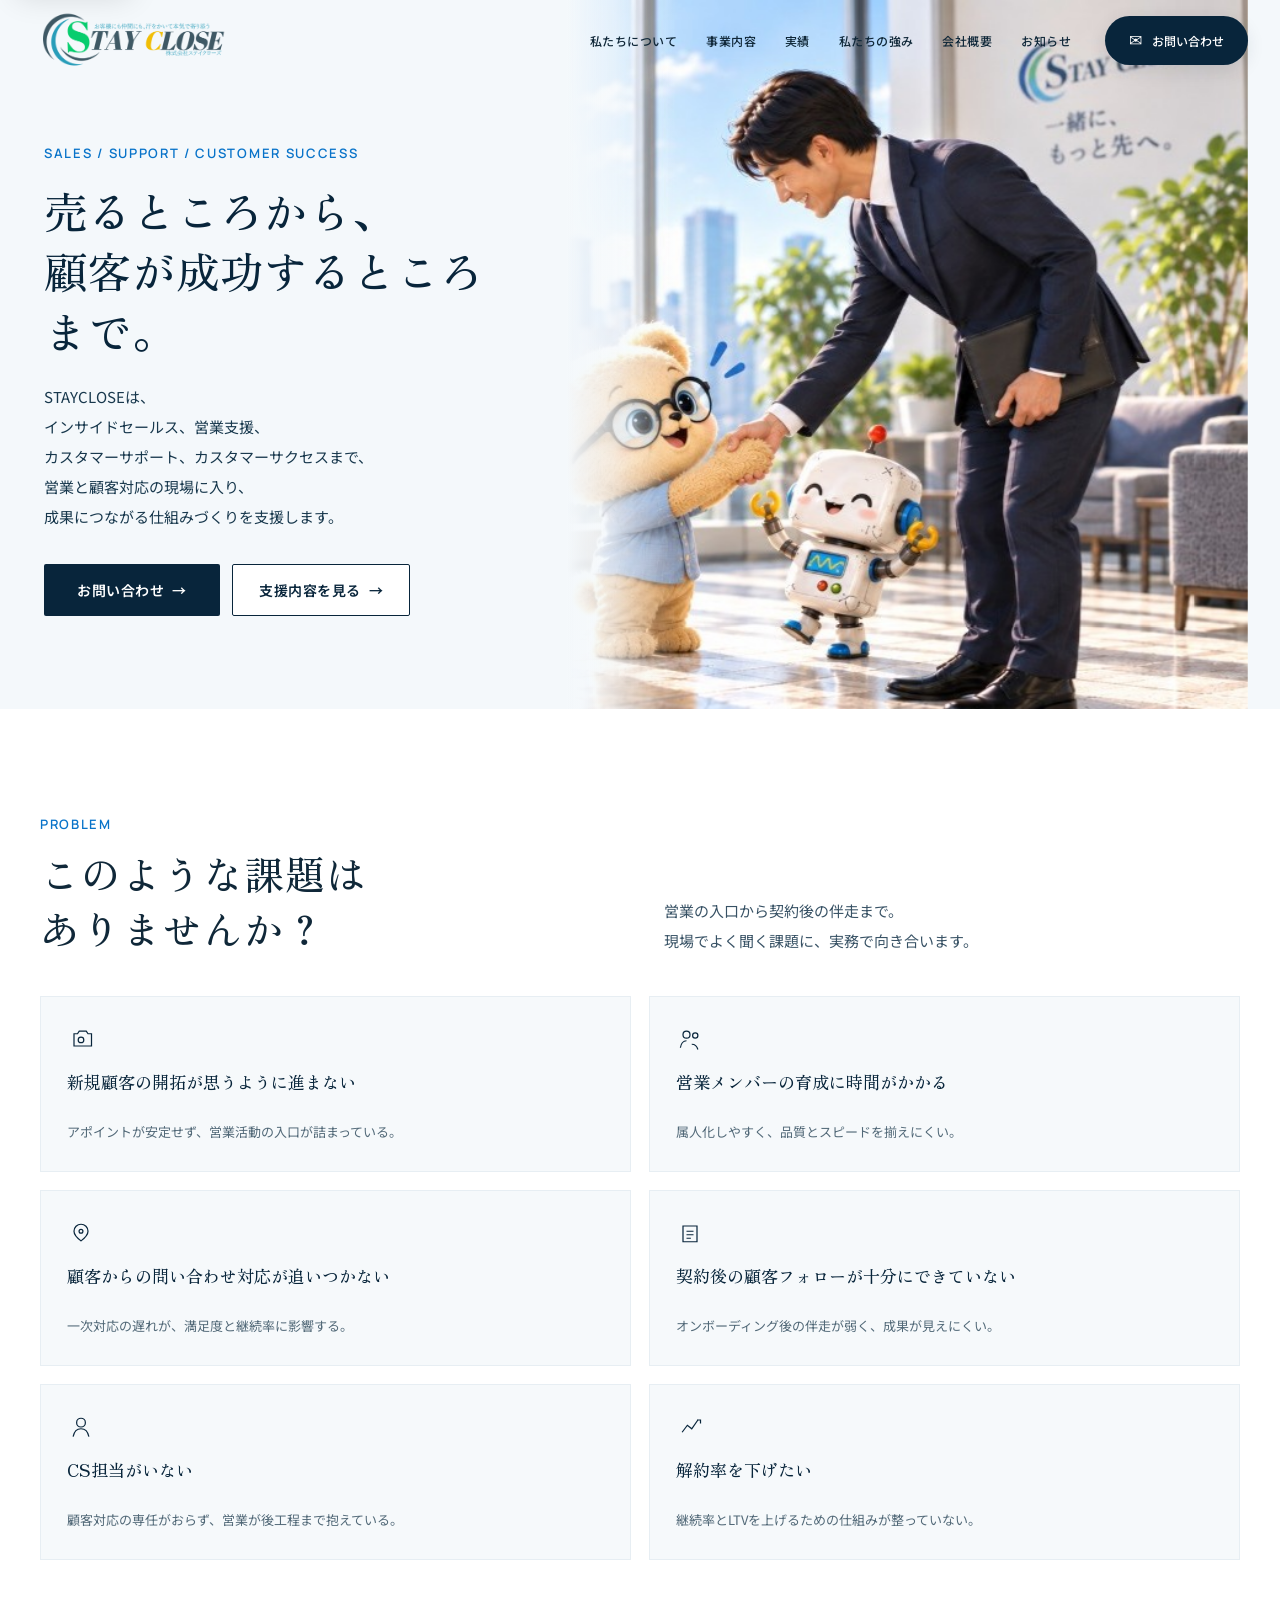
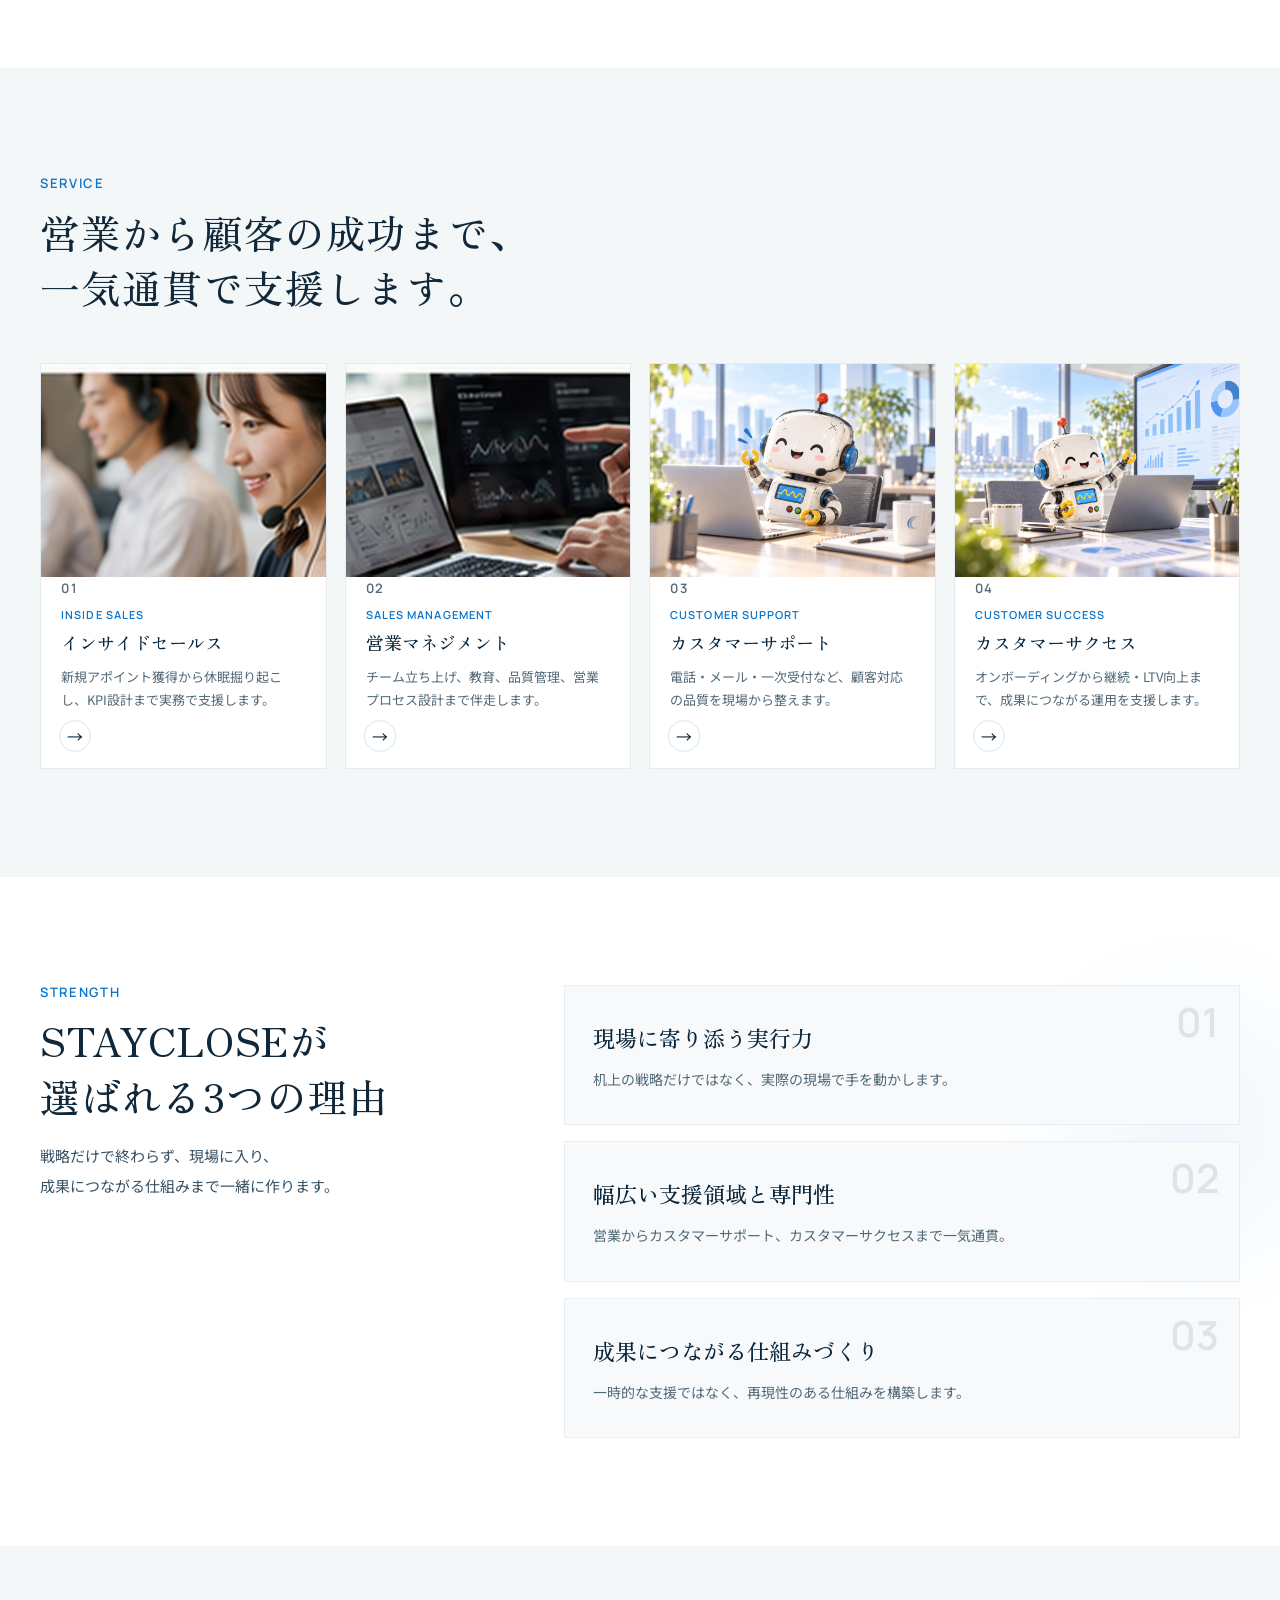
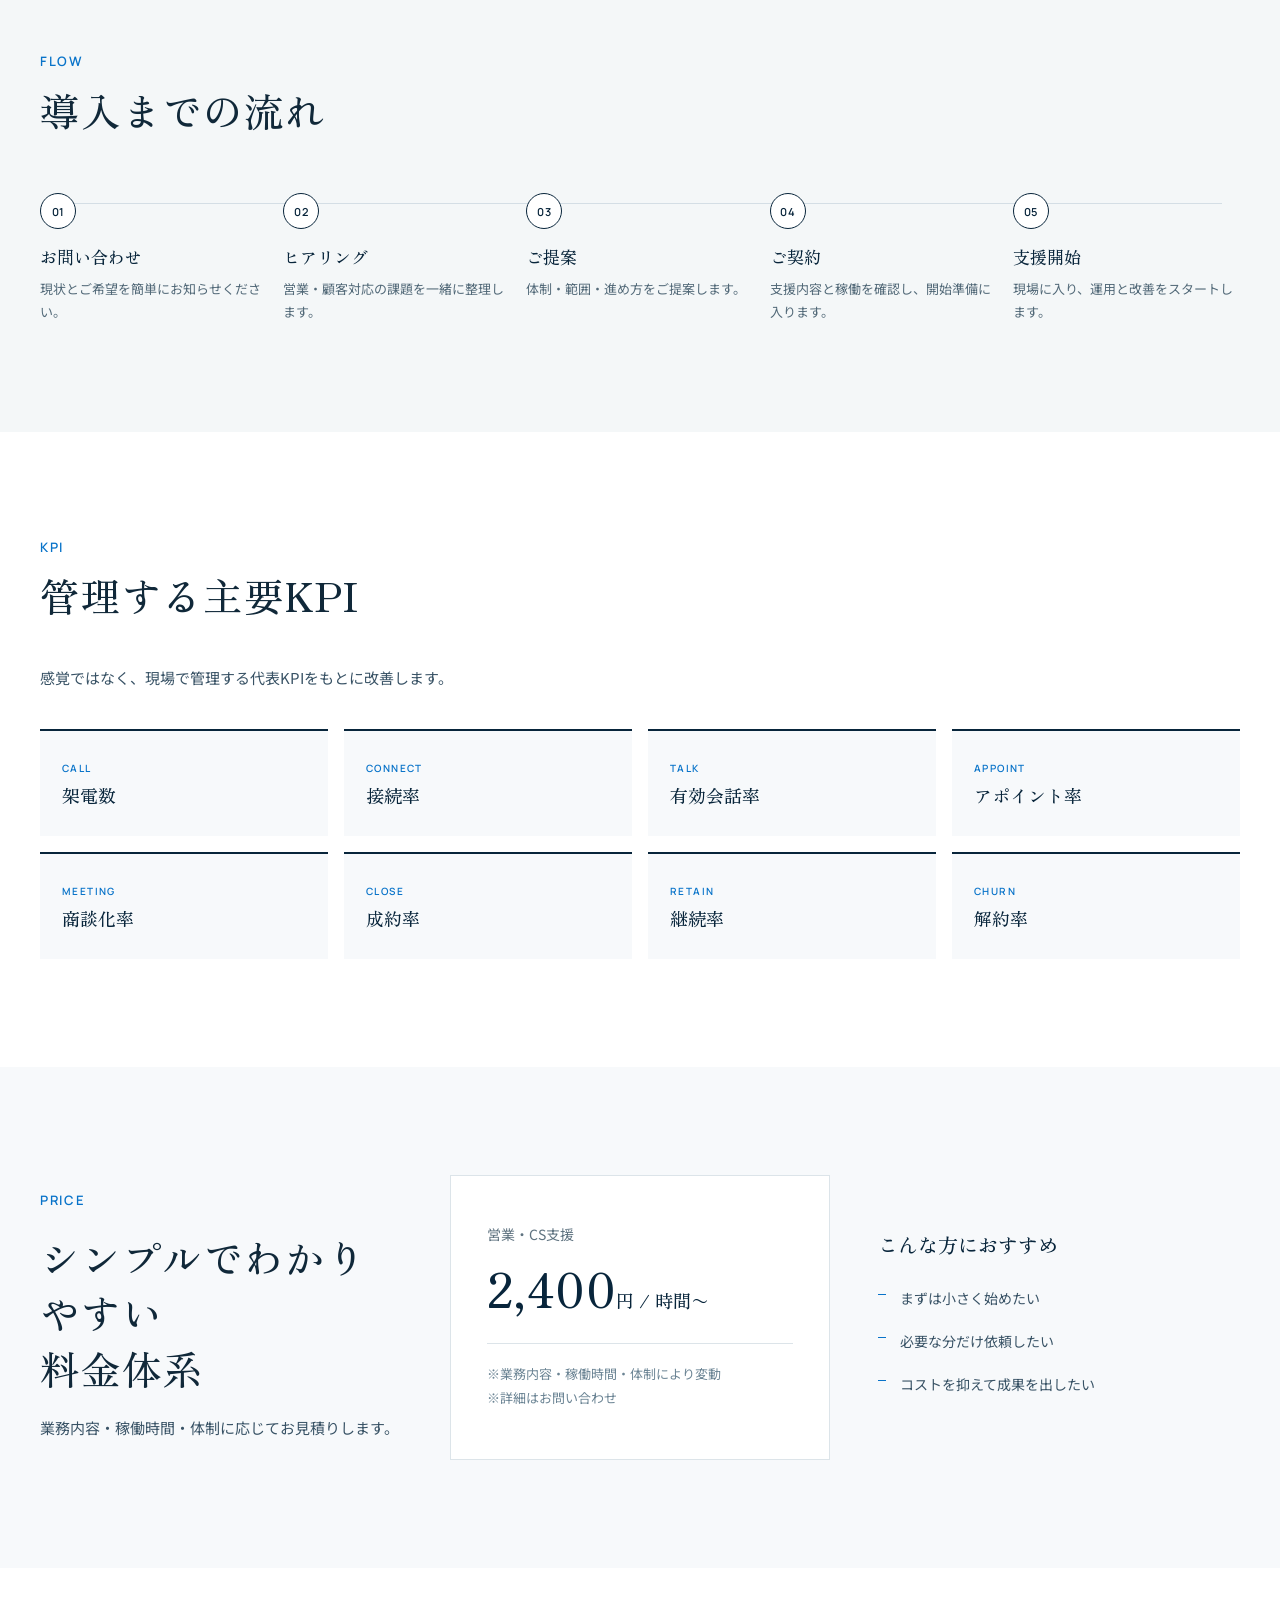
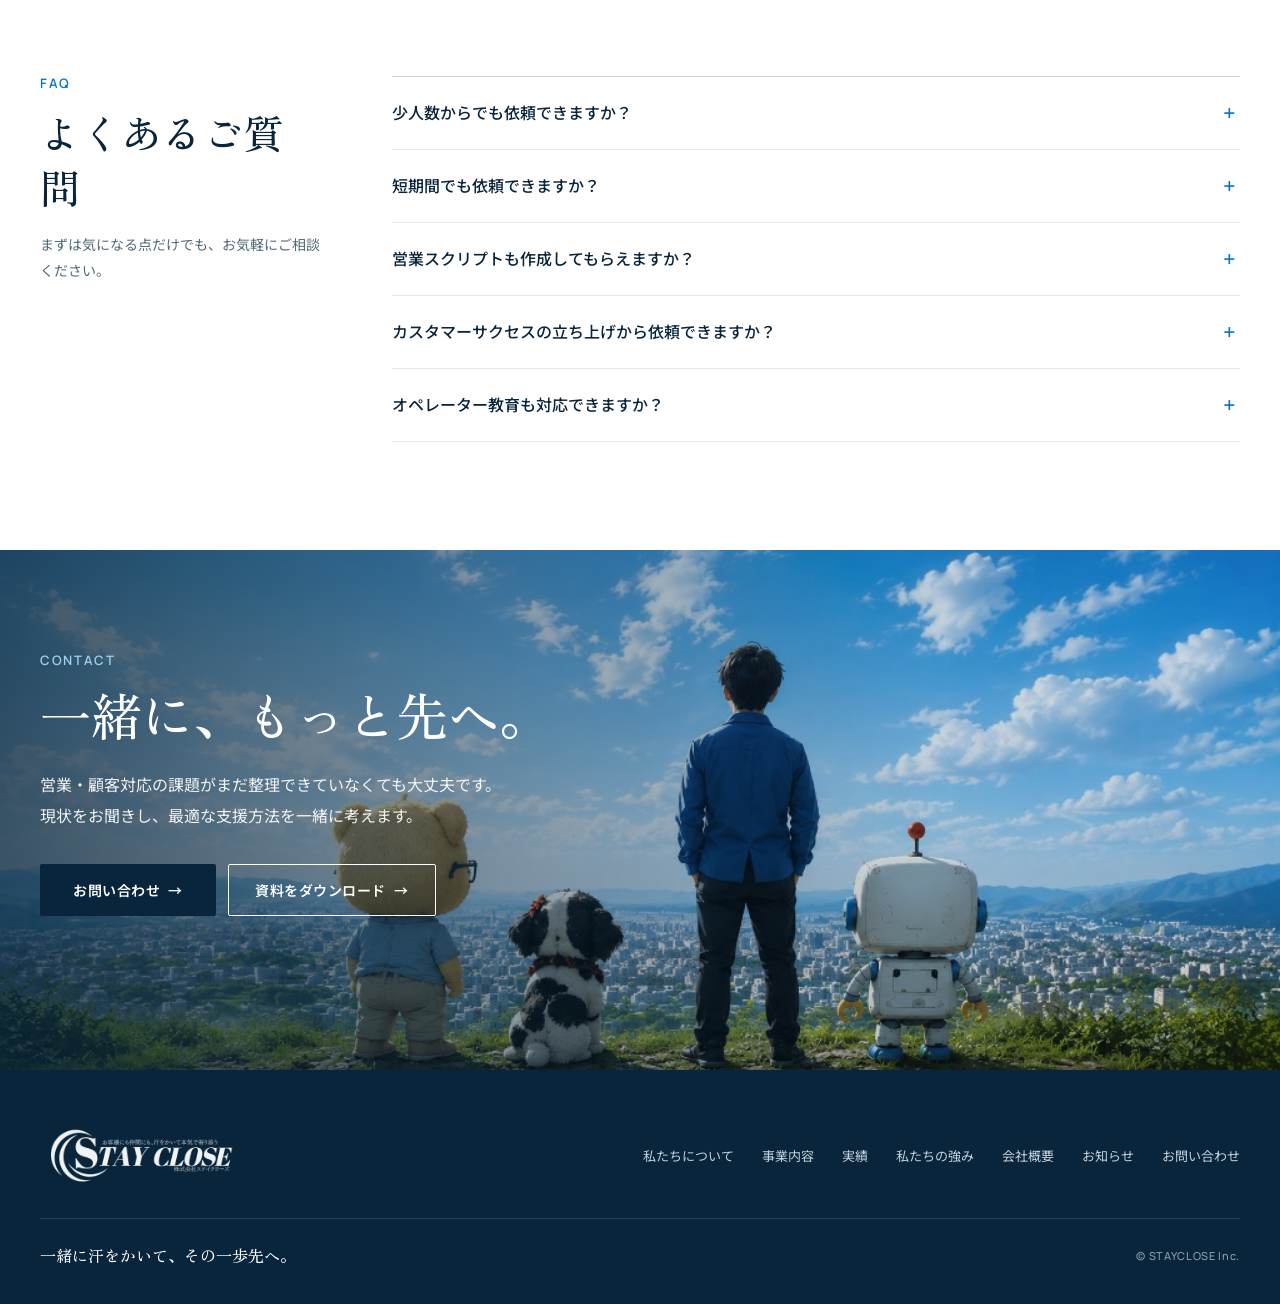
==== sales/index.html @ 3b31d5d5 "design: refine sales page layout and animations Co-authored-by: Cursor <cursoragent@cursor.com>" ====
<!doctype html>
<html lang="ja">
<head>
  <meta charset="utf-8" />
  <meta name="viewport" content="width=device-width,initial-scale=1" />
  <meta name="description" content="STAYCLOSEの営業・顧客支援。インサイドセールス、営業支援、カスタマーサポート、カスタマーサクセスまで、現場に入り成果につながる仕組みづくりを支援します。" />
  <title>営業・顧客支援｜株式会社STAYCLOSE</title>
  <link rel="preconnect" href="https://fonts.googleapis.com">
  <link rel="preconnect" href="https://fonts.gstatic.com" crossorigin>
  <link href="https://fonts.googleapis.com/css2?family=Manrope:wght@400;500;600;700&family=Noto+Sans+JP:wght@400;500;600;700&family=Zen+Old+Mincho:wght@400;500;600;700&display=swap" rel="stylesheet">
  <link rel="stylesheet" href="../styles.css" />
  <link rel="stylesheet" href="sales.css" />
</head>
<body class="page-sales">
  <a class="skip-link" href="#main">本文へ移動</a>

  <header class="site-header" id="siteHeader">
    <div class="header-inner">
      <a class="brand" href="../index.html" aria-label="株式会社STAYCLOSE トップへ">
        <img src="../assets/logo.png" alt="株式会社STAYCLOSE" />
      </a>
      <nav class="desktop-nav" aria-label="メインナビゲーション">
        <a href="../index.html#about">私たちについて</a>
        <a href="../index.html#service">事業内容</a>
        <a href="../index.html#works">実績</a>
        <a href="../index.html#strength">私たちの強み</a>
        <a href="../index.html#company">会社概要</a>
        <a href="../index.html#news">お知らせ</a>
      </nav>
      <a class="contact-pill" href="mailto:info@stay-close.co.jp">
        <span class="mail-icon" aria-hidden="true">✉</span>
        お問い合わせ
      </a>
      <button class="menu-button" id="menuButton" aria-label="メニューを開く" aria-expanded="false">
        <span></span><span></span>
      </button>
    </div>
    <div class="mobile-nav" id="mobileNav">
      <a href="../index.html#about">私たちについて</a>
      <a href="../index.html#service">事業内容</a>
      <a href="../index.html#works">実績</a>
      <a href="../index.html#strength">私たちの強み</a>
      <a href="../index.html#company">会社概要</a>
      <a href="../index.html#news">お知らせ</a>
      <a href="mailto:info@stay-close.co.jp">お問い合わせ</a>
    </div>
  </header>

  <main id="main">
    <section class="sales-hero" id="top" aria-label="営業・顧客支援">
      <div class="sales-hero-grid">
        <div class="sales-hero-copy">
          <p class="eyebrow hero-anim" style="--d:.1s">SALES / SUPPORT / CUSTOMER SUCCESS</p>
          <h1 class="hero-anim" style="--d:.22s">売るところから、<br>顧客が成功するところまで。</h1>
          <p class="sales-hero-lead hero-anim" style="--d:.34s">
            STAYCLOSEは、<br>
            インサイドセールス、営業支援、<br>
            カスタマーサポート、カスタマーサクセスまで、<br>
            営業と顧客対応の現場に入り、<br>
            成果につながる仕組みづくりを支援します。
          </p>
          <div class="sales-hero-actions hero-anim" style="--d:.46s">
            <a class="sales-btn sales-btn-navy" href="mailto:info@stay-close.co.jp">お問い合わせ <span class="btn-arrow" aria-hidden="true">→</span></a>
            <a class="sales-btn sales-btn-ghost" href="#service">支援内容を見る <span class="btn-arrow" aria-hidden="true">→</span></a>
          </div>
        </div>
        <div class="sales-hero-visual">
          <img class="sales-hero-img" src="../assets/sales/hero-visual.jpg" alt="Kanataが男性と握手し、ココとポコが喜んでいる" width="1230" height="1080" decoding="async" fetchpriority="high" />
        </div>
      </div>
    </section>

    <section class="sales-problem section" id="problem">
      <div class="container">
        <div class="sales-split-head">
          <div class="reveal">
            <p class="eyebrow">PROBLEM</p>
            <h2>このような課題は<br>ありませんか？</h2>
          </div>
          <p class="sales-split-lead reveal">営業の入口から契約後の伴走まで。<br>現場でよく聞く課題に、実務で向き合います。</p>
        </div>
        <ul class="problem-grid" data-stagger>
          <li>
            <span class="problem-icon" aria-hidden="true"><svg viewBox="0 0 32 32" fill="none" stroke="currentColor" stroke-width="1.4"><path d="M8 24V10h4l2-3h8l2 3h4v14H8z"/><circle cx="16" cy="17" r="3.2"/></svg></span>
            <h3>新規顧客の開拓が思うように進まない</h3>
            <p>アポイントが安定せず、営業活動の入口が詰まっている。</p>
          </li>
          <li>
            <span class="problem-icon" aria-hidden="true"><svg viewBox="0 0 32 32" fill="none" stroke="currentColor" stroke-width="1.4"><circle cx="12" cy="11" r="4"/><circle cx="22" cy="12" r="3"/><path d="M5 26c.8-5 3.8-8 7-8M18 22c2.8 0 6 2.2 7 6"/></svg></span>
            <h3>営業メンバーの育成に時間がかかる</h3>
            <p>属人化しやすく、品質とスピードを揃えにくい。</p>
          </li>
          <li>
            <span class="problem-icon" aria-hidden="true"><svg viewBox="0 0 32 32" fill="none" stroke="currentColor" stroke-width="1.4"><path d="M8 14a8 8 0 0116 0c0 5-8 11-8 11S8 19 8 14z"/><circle cx="16" cy="14" r="2.2"/></svg></span>
            <h3>顧客からの問い合わせ対応が追いつかない</h3>
            <p>一次対応の遅れが、満足度と継続率に影響する。</p>
          </li>
          <li>
            <span class="problem-icon" aria-hidden="true"><svg viewBox="0 0 32 32" fill="none" stroke="currentColor" stroke-width="1.4"><path d="M8 8h16v18H8z"/><path d="M12 14h8M12 18h8M12 22h5"/></svg></span>
            <h3>契約後の顧客フォローが十分にできていない</h3>
            <p>オンボーディング後の伴走が弱く、成果が見えにくい。</p>
          </li>
          <li>
            <span class="problem-icon" aria-hidden="true"><svg viewBox="0 0 32 32" fill="none" stroke="currentColor" stroke-width="1.4"><circle cx="16" cy="11" r="5"/><path d="M7 27c1.2-6 4.8-9 9-9s7.8 3 9 9"/></svg></span>
            <h3>CS担当がいない</h3>
            <p>顧客対応の専任がおらず、営業が後工程まで抱えている。</p>
          </li>
          <li>
            <span class="problem-icon" aria-hidden="true"><svg viewBox="0 0 32 32" fill="none" stroke="currentColor" stroke-width="1.4"><path d="M7 22l6-8 5 4 7-10"/><path d="M24 8h4v4"/></svg></span>
            <h3>解約率を下げたい</h3>
            <p>継続率とLTVを上げるための仕組みが整っていない。</p>
          </li>
        </ul>
      </div>
    </section>

    <section class="sales-areas-sec section" id="service">
      <div class="container">
        <div class="section-heading reveal">
          <p class="eyebrow">SERVICE</p>
          <h2>営業から顧客の成功まで、<br>一気通貫で支援します。</h2>
        </div>
        <div class="svc-grid" data-stagger>
          <article class="svc-card">
            <div class="svc-visual">
              <img src="../assets/service-sales.jpg" alt="インサイドセールス" loading="lazy" />
            </div>
            <p class="area-no">01</p>
            <p class="area-en">INSIDE SALES</p>
            <h3>インサイドセールス</h3>
            <p>新規アポイント獲得から休眠掘り起こし、KPI設計まで実務で支援します。</p>
            <a class="svc-arrow" href="#contact" aria-label="インサイドセールスについて問い合わせ">→</a>
          </article>
          <article class="svc-card">
            <div class="svc-visual">
              <img src="../assets/service-ai.jpg" alt="営業マネジメント" loading="lazy" />
            </div>
            <p class="area-no">02</p>
            <p class="area-en">SALES MANAGEMENT</p>
            <h3>営業マネジメント</h3>
            <p>チーム立ち上げ、教育、品質管理、営業プロセス設計まで伴走します。</p>
            <a class="svc-arrow" href="#contact" aria-label="営業マネジメントについて問い合わせ">→</a>
          </article>
          <article class="svc-card">
            <div class="svc-visual">
              <img src="../assets/sales/poko-support.jpg" alt="カスタマーサポートを担当するポコ" loading="lazy" />
            </div>
            <p class="area-no">03</p>
            <p class="area-en">CUSTOMER SUPPORT</p>
            <h3>カスタマーサポート</h3>
            <p>電話・メール・一次受付など、顧客対応の品質を現場から整えます。</p>
            <a class="svc-arrow" href="#contact" aria-label="カスタマーサポートについて問い合わせ">→</a>
          </article>
          <article class="svc-card">
            <div class="svc-visual">
              <img src="../assets/sales/poko-success.jpg" alt="データをもとに伴走するポコ" loading="lazy" />
            </div>
            <p class="area-no">04</p>
            <p class="area-en">CUSTOMER SUCCESS</p>
            <h3>カスタマーサクセス</h3>
            <p>オンボーディングから継続・LTV向上まで、成果につながる運用を支援します。</p>
            <a class="svc-arrow" href="#contact" aria-label="カスタマーサクセスについて問い合わせ">→</a>
          </article>
        </div>
      </div>
    </section>

    <section class="sales-strength-sec section" id="strength">
      <div class="container str-wrap">
        <div class="str-copy reveal">
          <p class="eyebrow">STRENGTH</p>
          <h2>STAYCLOSEが<br>選ばれる3つの理由</h2>
          <p>戦略だけで終わらず、現場に入り、<br>成果につながる仕組みまで一緒に作ります。</p>
        </div>
        <div class="str-grid" data-stagger>
          <article>
            <span class="str-no">01</span>
            <h3>現場に寄り添う実行力</h3>
            <p>机上の戦略だけではなく、実際の現場で手を動かします。</p>
          </article>
          <article>
            <span class="str-no">02</span>
            <h3>幅広い支援領域と専門性</h3>
            <p>営業からカスタマーサポート、カスタマーサクセスまで一気通貫。</p>
          </article>
          <article>
            <span class="str-no">03</span>
            <h3>成果につながる仕組みづくり</h3>
            <p>一時的な支援ではなく、再現性のある仕組みを構築します。</p>
          </article>
        </div>
      </div>
    </section>

    <section class="sales-flow section" id="flow">
      <div class="container">
        <div class="section-heading reveal">
          <p class="eyebrow">FLOW</p>
          <h2>導入までの流れ</h2>
        </div>
        <ol class="flow-track" data-flow>
          <li>
            <span class="flow-no">01</span>
            <h3>お問い合わせ</h3>
            <p>現状とご希望を簡単にお知らせください。</p>
          </li>
          <li>
            <span class="flow-no">02</span>
            <h3>ヒアリング</h3>
            <p>営業・顧客対応の課題を一緒に整理します。</p>
          </li>
          <li>
            <span class="flow-no">03</span>
            <h3>ご提案</h3>
            <p>体制・範囲・進め方をご提案します。</p>
          </li>
          <li>
            <span class="flow-no">04</span>
            <h3>ご契約</h3>
            <p>支援内容と稼働を確認し、開始準備に入ります。</p>
          </li>
          <li>
            <span class="flow-no">05</span>
            <h3>支援開始</h3>
            <p>現場に入り、運用と改善をスタートします。</p>
          </li>
        </ol>
      </div>
    </section>

    <section class="sales-kpi section" id="kpi">
      <div class="container">
        <div class="section-heading reveal">
          <p class="eyebrow">KPI</p>
          <h2>管理する主要KPI</h2>
        </div>
        <p class="kpi-lead reveal">感覚ではなく、現場で管理する代表KPIをもとに改善します。</p>
        <ul class="kpi-cards" data-stagger>
          <li><span class="kpi-en">CALL</span><span class="kpi-name">架電数</span></li>
          <li><span class="kpi-en">CONNECT</span><span class="kpi-name">接続率</span></li>
          <li><span class="kpi-en">TALK</span><span class="kpi-name">有効会話率</span></li>
          <li><span class="kpi-en">APPOINT</span><span class="kpi-name">アポイント率</span></li>
          <li><span class="kpi-en">MEETING</span><span class="kpi-name">商談化率</span></li>
          <li><span class="kpi-en">CLOSE</span><span class="kpi-name">成約率</span></li>
          <li><span class="kpi-en">RETAIN</span><span class="kpi-name">継続率</span></li>
          <li><span class="kpi-en">CHURN</span><span class="kpi-name">解約率</span></li>
        </ul>
      </div>
    </section>

    <section class="sales-price section" id="price">
      <div class="container price-layout">
        <div class="price-copy reveal">
          <p class="eyebrow">PRICE</p>
          <h2>シンプルでわかりやすい<br>料金体系</h2>
          <p class="price-lead">業務内容・稼働時間・体制に応じてお見積りします。</p>
        </div>
        <div class="price-box reveal-scale">
          <p class="price-cat">営業・CS支援</p>
          <p class="price-value"><span>2,400</span>円 / 時間〜</p>
          <p class="price-note">※業務内容・稼働時間・体制により変動<br>※詳細はお問い合わせ</p>
        </div>
        <div class="price-fit reveal-right">
          <p class="price-fit-title">こんな方におすすめ</p>
          <ul>
            <li>まずは小さく始めたい</li>
            <li>必要な分だけ依頼したい</li>
            <li>コストを抑えて成果を出したい</li>
          </ul>
        </div>
      </div>
    </section>

    <section class="sales-faq section" id="faq">
      <div class="container faq-layout">
        <div class="faq-head reveal">
          <p class="eyebrow">FAQ</p>
          <h2>よくあるご質問</h2>
          <p>まずは気になる点だけでも、お気軽にご相談ください。</p>
        </div>
        <div class="faq-list">
          <details class="faq-item">
            <summary>少人数からでも依頼できますか？</summary>
            <div class="faq-answer"><p>はい。まずは少人数・短時間から始めることもできます。体制や業務量に合わせて、必要な分だけご提案します。</p></div>
          </details>
          <details class="faq-item">
            <summary>短期間でも依頼できますか？</summary>
            <div class="faq-answer"><p>可能です。立ち上げ期間のみ、繁忙期のみなど、期間を区切ったご依頼にも対応しています。</p></div>
          </details>
          <details class="faq-item">
            <summary>営業スクリプトも作成してもらえますか？</summary>
            <div class="faq-answer"><p>はい。架電・メール・チャットなど、現場で使うスクリプトの作成と改善まで行います。</p></div>
          </details>
          <details class="faq-item">
            <summary>カスタマーサクセスの立ち上げから依頼できますか？</summary>
            <div class="faq-answer"><p>はい。オンボーディング設計から運用まで、CS体制の立ち上げからご依頼いただけます。</p></div>
          </details>
          <details class="faq-item">
            <summary>オペレーター教育も対応できますか？</summary>
            <div class="faq-answer"><p>はい。品質基準の整理、ロープレ、スクリプト改善など、教育と品質管理まで支援します。</p></div>
          </details>
        </div>
      </div>
    </section>

    <section class="sales-cta" id="contact">
      <div class="sales-cta-bg" aria-hidden="true">
        <img src="../assets/stayclose-hero-fixed.jpg" alt="" loading="lazy" />
      </div>
      <div class="sales-cta-scrim" aria-hidden="true"></div>
      <div class="sales-cta-inner">
        <div class="sales-cta-copy">
          <p class="eyebrow">CONTACT</p>
          <h2>一緒に、もっと先へ。</h2>
          <p>営業・顧客対応の課題がまだ整理できていなくても大丈夫です。<br>現状をお聞きし、最適な支援方法を一緒に考えます。</p>
          <div class="sales-cta-actions">
            <a class="sales-btn sales-btn-navy" href="mailto:info@stay-close.co.jp">お問い合わせ <span class="btn-arrow" aria-hidden="true">→</span></a>
            <a class="sales-btn sales-btn-light" href="mailto:info@stay-close.co.jp">資料をダウンロード <span class="btn-arrow" aria-hidden="true">→</span></a>
          </div>
        </div>
      </div>
    </section>
  </main>

  <footer class="sales-footer">
    <div class="container sales-footer-inner">
      <div class="sales-footer-top">
        <a class="sales-footer-logo" href="../index.html">
          <img src="../assets/logo.png" alt="株式会社STAYCLOSE" />
        </a>
        <nav class="sales-footer-nav" aria-label="フッターナビゲーション">
          <a href="../index.html#about">私たちについて</a>
          <a href="../index.html#service">事業内容</a>
          <a href="../index.html#works">実績</a>
          <a href="../index.html#strength">私たちの強み</a>
          <a href="../index.html#company">会社概要</a>
          <a href="../index.html#news">お知らせ</a>
          <a href="mailto:info@stay-close.co.jp">お問い合わせ</a>
        </nav>
      </div>
      <div class="sales-footer-bottom">
        <p>一緒に汗をかいて、その一歩先へ。</p>
        <small>© STAYCLOSE Inc.</small>
      </div>
    </div>
  </footer>

  <script src="../script.js"></script>
  <script src="sales.js"></script>
</body>
</html>
---- styles.css ----
:root{
  --navy:#08253b;
  --blue:#0d6fc6;
  --cyan:#19a8bf;
  --green:#00a879;
  --ink:#102839;
  --muted:#61717d;
  --paper:#fff;
  --mist:#f5f8fa;
  --line:#dce4e9;
  --serif:"Zen Old Mincho","Yu Mincho","YuMincho","Hiragino Mincho ProN","HGS明朝E",serif;
  --sans:"Noto Sans JP","Hiragino Kaku Gothic ProN","Yu Gothic",Meiryo,sans-serif;
  --en:"Manrope",Arial,sans-serif;
  --container:min(1136px, calc(100% - 96px));
}
*{box-sizing:border-box}
html{scroll-behavior:smooth}
body{margin:0;color:var(--ink);font-family:var(--sans);background:#fff;-webkit-font-smoothing:antialiased}
a{color:inherit;text-decoration:none}
img{display:block;max-width:100%}
button{font:inherit}
.skip-link{position:fixed;left:16px;top:-60px;z-index:1000;background:#fff;padding:12px 18px;border-radius:8px;box-shadow:0 10px 30px rgba(0,0,0,.12)}
.skip-link:focus{top:16px}
.container{width:var(--container);margin:0 auto}
.section{padding:110px 0}
.eyebrow{margin:0 0 12px;color:#0873c9;font:600 13px/1.2 var(--en);letter-spacing:.13em}
.section h2{margin:0;font:500 clamp(34px,3.4vw,54px)/1.35 var(--serif);letter-spacing:.02em}

.site-header{position:fixed;inset:0 0 auto;z-index:100;height:80px;transition:0.35s ease}
.site-header.is-scrolled{height:72px;background:rgba(255,255,255,.88);backdrop-filter:blur(12px);box-shadow:0 1px 0 rgba(9,42,61,.06)}
.header-inner{height:100%;width:min(1348px,calc(100% - 64px));margin:auto;display:grid;grid-template-columns:auto 1fr auto;align-items:center;gap:34px}
.brand{width:clamp(185px,16.4vw,236px)}
.brand img{width:100%;height:auto}
.desktop-nav{justify-self:end;display:flex;align-items:center;gap:clamp(22px,2.25vw,34px);font-size:12px;font-weight:500;letter-spacing:.04em}
.desktop-nav a{position:relative;padding:15px 0}
.desktop-nav a:after{content:"";position:absolute;left:0;right:100%;bottom:8px;height:1px;background:var(--navy);transition:right .3s ease}
.desktop-nav a:hover:after{right:0}
.contact-pill{height:49px;padding:0 24px;border-radius:999px;background:var(--navy);color:#fff;display:flex;align-items:center;gap:10px;font-size:12px;font-weight:500;white-space:nowrap;box-shadow:0 6px 18px rgba(7,38,61,.1)}
.mail-icon{font-size:16px;font-family:Arial}
.menu-button,.mobile-nav{display:none}

.hero{position:relative;height:clamp(520px,41.67vw,600px);overflow:hidden;background:#eef6fc}
.hero-media{position:absolute;inset:0;z-index:1}
.hero-image{display:block;width:100%;height:100%;object-fit:cover;object-position:center center}
.hero-scrim{position:absolute;inset:0;z-index:2;pointer-events:none;background:linear-gradient(90deg,rgba(255,255,255,.46) 0%,rgba(255,255,255,.28) 16%,rgba(255,255,255,.14) 30%,rgba(255,255,255,.05) 42%,rgba(255,255,255,.01) 50%,rgba(255,255,255,0) 55%)}
.hero-inner{position:relative;z-index:3;width:min(1280px,calc(100% - 160px));height:100%;margin:auto}
.hero-copy{position:absolute;left:0;top:clamp(118px,8.9vw,145px);width:min(680px,49vw)}
.hero h1{margin:0;color:#09273d;font:500 clamp(50px,3.9vw,56px)/1.3 var(--serif);letter-spacing:.005em;text-shadow:0 1px 0 rgba(255,255,255,.25)}
.hero-lead{margin:18px 0 0;font-size:12px;line-height:1.85;letter-spacing:.04em;color:#18384d}
.hero-lead strong{font-weight:700}
.hero-en{margin:15px 0 0;color:#1573b9;font:600 12px/1.2 var(--en);letter-spacing:.1em}
.hero-pagination{position:absolute;left:0;bottom:21px;display:flex;align-items:center;gap:10px}
.slide-dot{color:rgba(9,39,61,.58);font:500 11px var(--en);padding:4px}
.slide-dot.is-current{color:var(--navy)}
.slide-dot.is-disabled{color:rgba(9,39,61,.28)}
.slide-line{position:relative;width:105px;height:1px;background:rgba(8,37,59,.25)}
.slide-line-fill{position:absolute;inset:0 auto 0 0;width:100%;background:var(--navy)}
.scroll-label{position:absolute;right:4px;bottom:34px;color:rgba(255,255,255,.92);font:600 11px var(--en);letter-spacing:.25em;writing-mode:vertical-rl}

.service{background:#fff;padding:88px 0 96px}
.section-intro{display:grid;grid-template-columns:minmax(240px,.55fr) minmax(320px,1fr);gap:64px;align-items:end;margin-bottom:52px}
.service-intro,.strength-intro{margin-bottom:48px}
.intro-copy{margin:0;max-width:560px;font-size:15px;line-height:1.85;letter-spacing:.03em;color:#385265;font-weight:400}
.section-more{margin:40px 0 0;text-align:right}
.text-link{display:inline-flex;align-items:center;gap:6px;font-size:14px;font-weight:600;color:var(--navy);border-bottom:1px solid rgba(8,37,59,.35);padding-bottom:3px;transition:opacity .2s}
.text-link:hover{opacity:.7}

.service-grid{display:grid;grid-template-columns:repeat(3,1fr);gap:24px;align-items:stretch}
.service-card{display:flex;flex-direction:column;background:#fff;border:1px solid var(--line);border-radius:3px;overflow:hidden}
.service-card-image{position:relative;aspect-ratio:4/3;overflow:hidden;flex-shrink:0}
.service-card-image img{width:100%;height:100%;object-fit:cover;transition:transform .6s ease}
.service-card:hover .service-card-image img{transform:scale(1.03)}
.service-no{position:absolute;top:16px;left:16px;font:500 12px var(--en);letter-spacing:.12em;color:#fff;background:rgba(8,37,59,.72);padding:4px 10px;border-radius:2px}
.service-card-body{display:flex;flex-direction:column;flex:1;padding:28px 24px 26px}
.service-en{margin:0 0 6px;font:600 11px/1.3 var(--en);letter-spacing:.06em;color:#0873c9}
.service-ja{margin:0 0 14px;font-size:13px;font-weight:600;color:var(--navy)}
.service-headline{margin:0 0 16px;font:500 20px/1.55 var(--serif);color:var(--navy);letter-spacing:.02em}
.service-items{margin:0 0 16px;padding:0;list-style:none;display:flex;flex-wrap:wrap;gap:6px 14px}
.service-items li{font-size:13px;line-height:1.5;color:#3c5464;position:relative;padding-left:12px}
.service-items li:before{content:"";position:absolute;left:0;top:.55em;width:4px;height:4px;border-radius:50%;background:#0873c9}
.service-desc{margin:0 0 auto;font-size:13px;line-height:1.85;color:#526978}
.service-card-body .text-link{margin-top:20px;align-self:flex-start}
.service-card-body .tags{margin:0 0 16px}
.tags{display:flex;flex-wrap:wrap;gap:8px}
.tags span{display:inline-flex;align-items:center;justify-content:center;min-width:52px;height:28px;padding:0 14px;border-radius:2px;border:1px solid var(--line);background:#f7f9fa;color:#11324a;font:600 11px var(--en);letter-spacing:.04em}

.statement{padding:96px 0;background:#f7f9fa}
.statement-grid{display:grid;grid-template-columns:1fr 1fr;gap:72px;align-items:start}
.statement-head h2{font-size:clamp(32px,3.2vw,48px);line-height:1.55}
.statement-body{padding-top:8px}
.statement-body p{margin:0 0 20px;font-size:15px;line-height:2;color:#3c5464}
.statement-body .text-link{margin-top:8px}

.strength{background:#fff;padding:96px 0}
.strength-intro .section-intro{margin-bottom:0}
.value-grid{display:grid;grid-template-columns:repeat(3,1fr);gap:0;border-top:1px solid var(--line);border-bottom:1px solid var(--line);margin-top:48px}
.value-grid article{padding:44px 36px 48px;position:relative}
.value-grid article+article{border-left:1px solid var(--line)}
.value-icon{display:block;width:40px;height:40px;margin-bottom:20px;color:var(--navy)}
.value-icon svg{width:100%;height:100%}
.value-index{font:500 12px var(--en);letter-spacing:.12em;color:#0873c9}
.value-grid h3{margin:12px 0 14px;font:500 22px/1.5 var(--serif);color:var(--navy)}
.value-grid p{margin:0;font-size:14px;line-height:1.9;color:#526978}

.works{background:#f7f9fa;padding:96px 0}
.works-grid{display:grid;grid-template-columns:repeat(3,1fr);gap:24px}
.work-card{background:#fff;border:1px solid var(--line);border-radius:3px;overflow:hidden;transition:box-shadow .3s}
.work-card:hover{box-shadow:0 12px 36px rgba(6,34,53,.06)}
.work-visual{aspect-ratio:16/10;overflow:hidden;position:relative}
.work-visual img{width:100%;height:100%;object-fit:cover;transition:transform .6s ease}
.work-card:hover .work-visual img{transform:scale(1.03)}
.work-copy{padding:24px 22px 28px}
.work-label{margin:0 0 6px;font:600 11px var(--en);letter-spacing:.08em;color:#0873c9}
.work-cat{margin:0 0 10px;font:600 10px var(--en);letter-spacing:.1em;color:#6b8494}
.work-copy h3{margin:0 0 12px;font:500 18px/1.55 var(--serif);color:var(--navy)}
.work-copy p:last-child{margin:0;font-size:13px;line-height:1.85;color:#637581}

.company{background:#fff;padding:96px 0}
.company-grid{display:grid;grid-template-columns:280px 1fr;gap:80px;align-items:start}
.company-list{margin:0;border-top:1px solid #c8d4dc}
.company-list>div{display:grid;grid-template-columns:140px 1fr;gap:40px;padding:20px 0;border-bottom:1px solid #e4eaee;font-size:15px;line-height:1.75;letter-spacing:.02em}
.company-list dt{margin:0;font-weight:500;color:#5f7380}
.company-list dd{margin:0;color:var(--ink)}

.news{background:#fff;padding:96px 0}
.news-grid{display:grid;grid-template-columns:280px 1fr;gap:80px;align-items:start}
.news-list{margin:0;padding:0;list-style:none;border-top:1px solid #c8d4dc}
.news-list li{border-bottom:1px solid #e4eaee}
.news-list a{display:grid;grid-template-columns:100px 88px 1fr;gap:20px;align-items:center;padding:20px 0;font-size:14px;transition:opacity .2s}
.news-list a:hover{opacity:.65}
.news-list time{font:500 13px var(--en);color:#5f7380;letter-spacing:.02em}
.news-cat{font-size:12px;font-weight:500;color:#0873c9}
.news-title{color:var(--ink);line-height:1.6}
.news-body .section-more{margin-top:28px;text-align:left}

.contact-section{padding:110px 0;background:#f5f9fc;border-top:1px solid var(--line)}
.contact-inner{text-align:center;max-width:640px;margin:0 auto}
.contact-inner h2{font-size:clamp(36px,3.6vw,52px);margin-bottom:24px}
.contact-lead{margin:0 0 36px;font-size:15px;line-height:2;color:#4d6574}
.contact-btn{display:inline-flex;align-items:center;justify-content:center;min-width:280px;height:56px;padding:0 40px;background:var(--navy);color:#fff;font-size:15px;font-weight:600;letter-spacing:.06em;border-radius:2px;transition:opacity .2s}
.contact-btn:hover{opacity:.88}
.contact-mail{margin:20px 0 0;font-size:14px;color:#5f7380}
.contact-mail a{color:#0873c9}

.site-footer{padding:64px 0 48px;background:#fff;border-top:1px solid var(--line)}
.footer-inner{display:grid;grid-template-columns:1fr auto;grid-template-rows:auto auto;gap:40px 64px}
.footer-brand img{width:220px;margin-bottom:16px}
.footer-tagline{margin:0;font:500 18px/1.6 var(--serif);color:var(--navy)}
.footer-nav{display:flex;flex-wrap:wrap;gap:8px 28px;justify-content:flex-end;align-self:start}
.footer-nav a{font-size:13px;color:#526978;transition:color .2s}
.footer-nav a:hover{color:var(--navy)}
.footer-bottom{grid-column:1/-1;display:flex;justify-content:space-between;align-items:center;padding-top:32px;border-top:1px solid var(--line);font-size:13px;color:#6b8494}
.footer-bottom p{margin:0;font-weight:500;color:var(--navy)}
.footer-bottom small{font:500 11px var(--en);letter-spacing:.06em;color:#8a9aa6}

@media(max-width:1120px){
  :root{--container:min(100% - 56px,1000px)}
  .desktop-nav{display:none}.contact-pill{margin-left:auto}.menu-button{display:grid;width:46px;height:46px;border:0;border-radius:50%;background:rgba(255,255,255,.88);place-content:center;gap:6px;cursor:pointer}.menu-button span{width:20px;height:1px;background:#12344c;display:block}
  .header-inner{grid-template-columns:auto 1fr auto auto;width:calc(100% - 42px);gap:15px}
  .mobile-nav{position:absolute;top:100%;right:20px;width:min(340px,calc(100% - 40px));background:#fff;padding:18px 24px;border-radius:8px;box-shadow:0 18px 60px rgba(5,32,49,.16)}
  .mobile-nav.is-open{display:grid}.mobile-nav a{padding:13px 4px;border-bottom:1px solid #edf1f3;font-size:14px}.mobile-nav a:last-child{border:0;color:#0872c7;font-weight:700}
  .hero-copy{width:58vw}.hero h1{font-size:clamp(48px,6vw,72px)}
  .service-grid,.works-grid{grid-template-columns:repeat(2,1fr)}
  .service-grid .service-card:last-child{grid-column:1/-1;max-width:calc(50% - 12px);justify-self:center}
  .value-grid article{padding:36px 28px}
  .company-grid,.news-grid{gap:48px}
}
@media(max-width:768px){
  :root{--container:calc(100% - 36px)}
  .section{padding:72px 0}
  .site-header{height:82px}.site-header.is-scrolled{height:72px}.header-inner{width:calc(100% - 28px)}.brand{width:170px}.contact-pill{display:none}
  .hero{height:clamp(420px,115vw,520px);min-height:0}.hero-image{object-position:center center}.hero-scrim{background:linear-gradient(180deg,rgba(255,255,255,.40) 0%,rgba(255,255,255,.16) 22%,rgba(255,255,255,.04) 40%,rgba(255,255,255,.01) 50%,rgba(255,255,255,0) 55%)}
  .hero-inner{width:calc(100% - 36px)}.hero-copy{top:132px;transform:none;width:100%;max-width:100%}.hero h1{font-size:clamp(32px,9.5vw,38px);line-height:1.48;letter-spacing:-.035em;white-space:normal}.hero-lead{font-size:11.5px;line-height:1.9;margin-top:22px;max-width:340px}.pc-only{display:none}.hero-en{font-size:10px;margin-top:17px}.hero-pagination{bottom:22px}.scroll-label{display:none}
  .section-intro,.service-intro,.statement-grid,.company-grid,.news-grid{grid-template-columns:1fr;gap:28px}
  .intro-copy{font-size:14px}
  .service-grid,.works-grid{grid-template-columns:1fr}
  .service-grid .service-card:last-child{max-width:none}
  .service-card-body{padding:24px 20px 22px}
  .service-headline{font-size:18px}
  .statement{padding:72px 0}.statement-body{padding-top:0}.statement-head h2{font-size:32px}
  .value-grid{grid-template-columns:1fr;margin-top:32px}
  .value-grid article+article{border-left:0;border-top:1px solid var(--line)}
  .value-grid article{padding:32px 8px}
  .value-grid h3{margin-top:8px;font-size:20px}
  .company-list>div{grid-template-columns:1fr;gap:4px;padding:18px 0}
  .news-list a{grid-template-columns:1fr;gap:6px;padding:18px 0}
  .footer-inner{grid-template-columns:1fr;gap:32px}
  .footer-nav{justify-content:flex-start;gap:8px 20px}
  .footer-bottom{flex-direction:column;align-items:flex-start;gap:8px}
  .contact-section{padding:80px 0}.contact-inner h2{font-size:36px}
  .contact-btn{min-width:100%;max-width:320px}
  .section-more{text-align:left}
}
.page-hero{display:grid;grid-template-columns:minmax(420px,.92fr) 1.08fr;height:clamp(520px,42vw,620px);background:#f4f8fb}
.page-hero-copy{display:flex;flex-direction:column;justify-content:center;padding:108px 48px 56px min(72px,5vw)}
.page-hero h1{margin:8px 0 20px;font:500 clamp(32px,3.4vw,46px)/1.4 var(--serif);color:var(--navy);letter-spacing:.02em}
.page-hero-lead{margin:0 0 32px;max-width:460px;font-size:15px;line-height:2;color:#18384d}
.page-hero-actions{display:flex;flex-wrap:wrap;gap:12px;align-items:center}
.page-hero-actions .contact-btn{min-width:188px;height:52px}
.ghost-btn{display:inline-flex;align-items:center;justify-content:center;min-width:188px;height:52px;padding:0 28px;border:1px solid var(--navy);color:var(--navy);background:#fff;font-size:14px;font-weight:600;letter-spacing:.04em;border-radius:2px;transition:opacity .2s}
.ghost-btn:hover{opacity:.72}
.page-hero-photo{position:relative;min-height:0;overflow:hidden}
.page-hero-photo:before{content:"";position:absolute;inset:0 auto 0 0;width:40px;z-index:1;pointer-events:none;background:linear-gradient(90deg,#f4f8fb,rgba(244,248,251,0))}
.page-hero-photo img{width:100%;height:100%;object-fit:cover;object-position:center 40%;image-rendering:auto}

.section-heading{margin-bottom:48px}
.section-heading h2{font-size:clamp(28px,3vw,42px)}
.area-no{display:block;margin:0;font:600 13px/1 var(--en);letter-spacing:.14em;color:#0873c9}

.page-problem{background:#fff;padding:100px 0}
.problem-grid{margin:0;padding:0;list-style:none;display:grid;grid-template-columns:repeat(3,1fr);gap:16px}
.problem-grid li{display:flex;align-items:flex-start;gap:14px;padding:26px 22px;background:#f7f9fb;border:1px solid #e8eef2;border-radius:3px}
.problem-grid p{margin:0;font-size:15px;line-height:1.7;color:var(--navy);font-weight:500}
.problem-icon{flex-shrink:0;width:28px;height:28px;color:var(--navy)}
.problem-icon svg{display:block;width:100%;height:100%}

.page-areas{background:#f4f7f8;padding:100px 0}
.sales-areas{display:grid;grid-template-columns:repeat(2,1fr);gap:20px}
.sales-areas article{padding:40px 36px 42px;background:#fff;border:1px solid #e4eaee;border-radius:3px;transition:box-shadow .3s ease,transform .3s ease}
.sales-areas article:hover{transform:translateY(-3px);box-shadow:0 14px 32px rgba(8,37,59,.06)}
.area-en{margin:10px 0 8px;font:600 11px/1.3 var(--en);letter-spacing:.1em;color:#0873c9}
.sales-areas h3{margin:0 0 22px;font:500 24px/1.5 var(--serif);color:var(--navy)}
.area-items{margin:0;padding:0;list-style:none;display:grid;grid-template-columns:1fr 1fr;gap:10px 16px}
.area-items li{position:relative;padding-left:14px;font-size:14px;line-height:1.7;color:#3c5464}
.area-items li:before{content:"";position:absolute;left:0;top:.7em;width:5px;height:1px;background:#0873c9}

.sales-strength{background:#fff;padding:110px 0}
.sales-strength-grid{display:grid;grid-template-columns:repeat(3,1fr);gap:20px}
.sales-strength-grid article{padding:40px 32px 44px;background:#f7f9fb;border:1px solid #e8eef2;border-radius:3px}
.strength-icon{display:block;width:42px;height:42px;margin-bottom:22px;color:var(--navy)}
.strength-icon svg{width:100%;height:100%}
.sales-strength-grid h3{margin:12px 0 14px;font:500 22px/1.5 var(--serif);color:var(--navy)}
.sales-strength-grid p{margin:0;font-size:14px;line-height:1.9;color:#526978}

.page-flow{background:#f4f7f8;padding:100px 0}
.flow-timeline{margin:0;padding:0;list-style:none;display:grid;grid-template-columns:repeat(6,1fr);gap:0;position:relative}
.flow-timeline:before{content:"";position:absolute;left:28px;right:28px;top:18px;height:1px;background:#c8d4dc}
.flow-timeline li{position:relative;padding:0 14px 0 0}
.flow-no{display:grid;place-items:center;width:36px;height:36px;margin-bottom:16px;background:#fff;border:1px solid var(--navy);border-radius:50%;font:600 11px/1 var(--en);letter-spacing:.04em;color:var(--navy);position:relative;z-index:1}
.flow-timeline h3{margin:0 0 10px;font:500 17px/1.4 var(--serif);color:var(--navy)}
.flow-timeline p{margin:0;font-size:13px;line-height:1.8;color:#526978}

.page-kpi{background:#fff;padding:100px 0}
.kpi-lead{margin:0 0 40px;font-size:15px;line-height:2;color:#385265}
.kpi-cards{margin:0;padding:0;list-style:none;display:grid;grid-template-columns:repeat(4,1fr);gap:16px}
.kpi-cards li{padding:28px 20px 26px;background:#f7f9fb;border-top:2px solid var(--navy)}
.kpi-en{display:block;margin-bottom:10px;font:600 10px/1 var(--en);letter-spacing:.14em;color:#0873c9}
.kpi-name{display:block;font:500 18px/1.4 var(--serif);color:var(--navy)}

.page-price{background:#f4f7f8;padding:100px 0}
.price-layout{display:grid;grid-template-columns:1fr minmax(320px,420px);gap:72px;align-items:center}
.price-copy h2{margin:8px 0 20px}
.price-lead{margin:0 0 28px;font-size:16px;line-height:1.95;color:#385265}
.price-box{padding:40px 36px 36px;background:#fff;border:1px solid #dce4e9}
.price-cat{margin:0 0 12px;font-size:14px;color:#5f7380}
.price-value{margin:0 0 22px;font:500 20px/1.3 var(--serif);color:var(--navy)}
.price-value span{font-size:42px;letter-spacing:.02em}
.price-note{margin:0;padding-top:18px;border-top:1px solid var(--line);font-size:13px;line-height:1.9;color:#6b8494}

.page-faq{background:#fff;padding:100px 0}
.faq-list{border-top:1px solid #c8d4dc}
.faq-item{border-bottom:1px solid #e4eaee}
.faq-item summary{cursor:pointer;list-style:none;padding:28px 48px 28px 0;font-size:17px;font-weight:500;line-height:1.6;color:var(--navy);position:relative}
.faq-item summary::-webkit-details-marker{display:none}
.faq-item summary:after{content:"+";position:absolute;right:4px;top:50%;transform:translateY(-50%);font:500 22px/1 var(--en);color:#0873c9;transition:transform .25s ease}
.faq-item[open] summary:after{content:"–"}
.faq-answer{display:grid;grid-template-rows:0fr;transition:grid-template-rows .28s ease}
.faq-item[open] .faq-answer{grid-template-rows:1fr}
.faq-answer p{overflow:hidden;margin:0;padding:0 48px 28px 0;max-width:760px;font-size:15px;line-height:1.95;color:#526978}

.sales-contact{background:#f4f8fb}
.page-sales .contact-inner h2{font-size:clamp(36px,3.8vw,54px)}
.page-sales .contact-lead{font-size:16px}

@media(max-width:1120px){
  .page-hero{grid-template-columns:1fr 1fr;height:auto;min-height:520px}
  .page-hero-copy{padding:108px 32px 48px 32px}
  .problem-grid{grid-template-columns:repeat(2,1fr)}
  .sales-areas,.kpi-cards{grid-template-columns:repeat(2,1fr)}
  .sales-strength-grid{grid-template-columns:1fr}
  .flow-timeline{grid-template-columns:repeat(3,1fr);gap:36px 12px}
  .flow-timeline:before{display:none}
  .price-layout{grid-template-columns:1fr;gap:36px}
}
@media(max-width:768px){
  .page-hero{grid-template-columns:1fr;height:auto}
  .page-hero-copy{padding:108px 18px 36px}
  .page-hero-photo{height:280px}
  .page-hero-photo:before{width:100%;height:64px;background:linear-gradient(180deg,#f4f8fb,rgba(244,248,251,0))}
  .page-hero-lead{font-size:14px;line-height:1.9}
  .page-hero-actions .contact-btn,.ghost-btn{min-width:0;width:100%;max-width:320px}
  .problem-grid,.sales-areas,.kpi-cards{grid-template-columns:1fr}
  .area-items{grid-template-columns:1fr}
  .sales-areas article,.sales-strength-grid article{padding:32px 22px}
  .flow-timeline{grid-template-columns:1fr;gap:0}
  .flow-timeline li{padding:0 0 28px 52px}
  .flow-timeline li:not(:last-child):before{content:"";position:absolute;left:17px;top:36px;bottom:0;width:1px;background:#c8d4dc}
  .flow-no{position:absolute;left:0;top:0;margin:0}
  .price-box{padding:32px 24px}
  .price-value span{font-size:36px}
  .faq-item summary{font-size:16px;padding:22px 40px 22px 0}
}
@media(prefers-reduced-motion:reduce){*{scroll-behavior:auto!important}.sales-areas article{transition:none}.faq-answer{transition:none}}
---- sales/sales.css ----
/* Sales page — loaded after styles.css. Prefix .page-sales where globals collide. */

html:has(body.page-sales){overflow-x:hidden}
.page-sales{
  --sales-max:min(1320px, calc(100% - 80px));
  overflow-x:hidden;
}
.page-sales .container{width:var(--sales-max)}
.page-sales .section{padding:108px 0}
.page-sales .section-heading{margin-bottom:48px}
.page-sales .section-heading h2,
.page-sales .sales-split-head h2,
.page-sales .str-copy h2,
.page-sales .faq-head h2,
.page-sales .price-copy h2{
  font-size:clamp(28px,3.1vw,44px);
  line-height:1.4;
}
.page-sales .area-no{margin:14px 0 0;font:600 12px/1 var(--en);letter-spacing:.14em;color:#0873c9}
.page-sales .area-en{margin:8px 0 6px;font:600 11px/1.3 var(--en);letter-spacing:.1em;color:#0873c9}

.sales-btn{
  display:inline-flex;
  align-items:center;
  justify-content:center;
  min-width:176px;
  height:52px;
  padding:0 26px;
  font-size:14px;
  font-weight:600;
  letter-spacing:.04em;
  border-radius:2px;
  transition:opacity .25s ease;
}
.sales-btn-navy{background:var(--navy);color:#fff}
.sales-btn-navy:hover{opacity:.88}
.sales-btn-ghost{background:#fff;color:var(--navy);border:1px solid var(--navy)}
.sales-btn-ghost:hover{opacity:.78}
.sales-btn-light{background:transparent;color:#fff;border:1px solid #fff}
.sales-btn-light:hover{opacity:.86}
.btn-arrow{display:inline-block;margin-left:8px;transition:transform .3s ease}
.sales-btn:hover .btn-arrow{transform:translateX(5px)}

/* z-index: 1 visual / 2 overlay / 3 copy+buttons */
.sales-hero{
  isolation:isolate;
  background:#f4f8fb;
  overflow:hidden;
}
.sales-hero-grid{
  display:grid;
  grid-template-columns:44% 56%;
  width:min(1320px, calc(100% - 64px));
  margin:0 auto;
  min-height:clamp(680px,52vw,760px);
  align-items:stretch;
}
.sales-hero-copy{
  position:relative;
  z-index:3;
  display:flex;
  flex-direction:column;
  justify-content:center;
  padding:108px 48px 56px 12px;
}
.sales-hero h1{
  margin:8px 0 20px;
  font:500 clamp(32px,3.4vw,48px)/1.38 var(--serif);
  color:var(--navy);
}
.sales-hero-lead{margin:0 0 32px;font-size:15px;line-height:2;color:#18384d}
.sales-hero-actions{display:flex;flex-wrap:wrap;gap:12px}
.sales-hero-visual{
  position:relative;
  z-index:1;
  overflow:hidden;
}
.sales-hero-visual:before{
  content:"";
  position:absolute;
  inset:0 auto 0 0;
  width:110px;
  z-index:2;
  pointer-events:none;
  background:linear-gradient(90deg,#f4f8fb 0%,rgba(244,248,251,.72) 42%,rgba(244,248,251,0) 100%);
}
.sales-hero-img{
  display:block;
  width:100%;
  height:100%;
  max-width:none;
  object-fit:cover;
  object-position:58% 48%;
  transform:scale(1.03);
  animation:heroZoom 2s ease forwards;
}
.hero-anim{
  opacity:0;
  transform:translateY(24px);
  animation:fadeUp .82s cubic-bezier(.22,.61,.36,1) forwards;
  animation-delay:var(--d,.1s);
}
@keyframes heroZoom{to{transform:scale(1)}}
@keyframes fadeUp{to{opacity:1;transform:translateY(0)}}

.sales-split-head{
  display:grid;
  grid-template-columns:1fr 1fr;
  gap:48px;
  align-items:end;
  margin-bottom:40px;
}
.sales-split-lead{margin:0;font-size:15px;line-height:2;color:#385265}

.sales-problem{background:#fff}
.page-sales .problem-grid{
  margin:0;
  padding:0;
  list-style:none;
  display:grid;
  grid-template-columns:repeat(2,1fr);
  gap:18px;
}
.page-sales .problem-grid li{
  display:flex;
  flex-direction:column;
  align-items:flex-start;
  gap:0;
  min-height:176px;
  padding:28px 26px;
  background:#f6f9fb;
  border:1px solid #e7eef3;
  border-radius:0;
}
.page-sales .problem-icon{display:block;width:28px;height:28px;margin-bottom:16px;color:var(--navy)}
.page-sales .problem-grid h3{margin:0 0 10px;font:500 17px/1.5 var(--serif);color:var(--navy)}
.page-sales .problem-grid p{margin:auto 0 0;font-size:13px;line-height:1.8;color:#526978;font-weight:400}

.sales-areas-sec{background:#f4f7f8}
.svc-grid{display:grid;grid-template-columns:repeat(4,1fr);gap:18px;align-items:stretch}
.svc-card{
  position:relative;
  display:flex;
  flex-direction:column;
  background:#fff;
  border:1px solid #e4eaee;
  padding:0 0 56px;
  overflow:hidden;
  transition:transform .4s ease,box-shadow .4s ease;
}
.svc-card:hover{transform:translateY(-6px);box-shadow:0 16px 36px rgba(8,37,59,.08)}
.svc-visual{aspect-ratio:4/3;overflow:hidden;flex-shrink:0}
.svc-visual img{width:100%;height:100%;object-fit:cover;transition:transform .45s ease}
.svc-card:hover .svc-visual img{transform:scale(1.03)}
.svc-card .area-no,
.svc-card .area-en,
.svc-card h3,
.svc-card>p:not(.area-en){padding-left:20px;padding-right:20px}
.svc-card h3{margin:0 0 10px;font:500 18px/1.45 var(--serif);color:var(--navy)}
.svc-card>p:not(.area-en){margin:0;font-size:13px;line-height:1.8;color:#526978;flex:1}
.svc-arrow{
  position:absolute;
  left:18px;
  bottom:16px;
  width:32px;
  height:32px;
  border-radius:50%;
  border:1px solid var(--line);
  display:grid;
  place-items:center;
  color:var(--navy);
  transition:transform .35s ease;
}
.svc-card:hover .svc-arrow{transform:translateX(5px)}

.sales-strength-sec{
  background:#fff;
  position:relative;
  overflow:hidden;
}
.sales-strength-sec:before{
  content:"";
  position:absolute;
  right:-120px;
  top:40px;
  width:420px;
  height:420px;
  border-radius:50%;
  background:radial-gradient(circle,rgba(8,115,201,.06),transparent 68%);
  pointer-events:none;
}
.str-wrap{display:grid;grid-template-columns:.9fr 1.3fr;gap:56px;align-items:start;position:relative;z-index:1}
.str-copy p:not(.eyebrow){margin:18px 0 0;font-size:15px;line-height:2;color:#385265}
.str-grid{display:grid;gap:16px}
.str-grid article{
  position:relative;
  padding:36px 40px 32px 28px;
  background:#f7f9fb;
  border:1px solid #e8eef2;
}
.str-no{position:absolute;right:20px;top:16px;font:600 40px/1 var(--en);color:rgba(8,37,59,.1)}
.str-grid h3{margin:0 80px 12px 0;font:500 22px/1.45 var(--serif);color:var(--navy)}
.str-grid p{margin:0;font-size:14px;line-height:1.9;color:#526978}

.sales-flow{background:#f4f7f8}
.flow-track{
  margin:0;
  padding:0;
  list-style:none;
  display:grid;
  grid-template-columns:repeat(5,1fr);
  gap:16px;
  position:relative;
}
.flow-track:before{
  content:"";
  position:absolute;
  left:18px;
  right:18px;
  top:18px;
  height:1px;
  background:#d4dee5;
  transform:scaleX(0);
  transform-origin:left;
  transition:transform 1.1s cubic-bezier(.22,.61,.36,1);
}
.flow-track.is-visible:before{transform:scaleX(1)}
.flow-track li{position:relative;padding-top:8px}
.page-sales .flow-no{
  display:grid;
  place-items:center;
  width:36px;
  height:36px;
  margin-bottom:16px;
  border:1px solid var(--navy);
  border-radius:50%;
  background:#fff;
  font:600 11px var(--en);
  color:var(--navy);
  position:relative;
  z-index:1;
}
.flow-track h3{margin:0 0 8px;font:500 17px/1.4 var(--serif);color:var(--navy)}
.flow-track p{margin:0;font-size:13px;line-height:1.8;color:#526978}

.sales-kpi{background:#fff}
.page-sales .kpi-lead{margin:-8px 0 36px;font-size:15px;line-height:2;color:#385265}
.page-sales .kpi-cards{
  margin:0;
  padding:0;
  list-style:none;
  display:grid;
  grid-template-columns:repeat(4,1fr);
  gap:16px;
}
.page-sales .kpi-cards li{
  padding:32px 22px 28px;
  background:#f7f9fb;
  border-top:2px solid var(--navy);
  transition:transform .35s ease,box-shadow .35s ease;
}
.page-sales .kpi-cards li:hover{transform:translateY(-4px);box-shadow:0 10px 24px rgba(8,37,59,.06)}
.page-sales .kpi-en{display:block;margin-bottom:10px;font:600 10px/1 var(--en);letter-spacing:.14em;color:#0873c9}
.page-sales .kpi-name{font:500 18px/1.4 var(--serif);color:var(--navy)}

.sales-price{background:#f7f9fb}
.page-sales .price-layout{
  display:grid;
  grid-template-columns:1fr minmax(300px,380px) 1fr;
  gap:48px;
  align-items:stretch;
}
.price-copy,
.price-fit,
.page-sales .price-box{display:flex;flex-direction:column;justify-content:center}
.page-sales .price-copy h2{margin:8px 0 18px}
.page-sales .price-lead{margin:0;font-size:15px;line-height:1.95;color:#385265}
.page-sales .price-box{
  padding:48px 36px;
  background:#fff;
  border:1px solid #dce4e9;
  min-height:280px;
}
.page-sales .price-cat{margin:0 0 12px;font-size:14px;color:#5f7380}
.page-sales .price-value{margin:0 0 24px;font:500 18px/1.3 var(--serif);color:var(--navy)}
.page-sales .price-value span{font-size:48px;letter-spacing:.01em}
.page-sales .price-note{
  margin:auto 0 0;
  padding-top:18px;
  border-top:1px solid var(--line);
  font-size:13px;line-height:1.9;color:#6b8494;
}
.price-fit-title{margin:0 0 16px;font:500 20px/1.5 var(--serif);color:var(--navy)}
.price-fit ul{margin:0;padding:0;list-style:none}
.price-fit li{position:relative;padding:10px 0 8px 22px;font-size:14px;line-height:1.8;color:#385265}
.price-fit li:before{content:"";position:absolute;left:0;top:18px;width:8px;height:1px;background:#0873c9}

.sales-faq{background:#fff}
.faq-layout{display:grid;grid-template-columns:280px 1fr;gap:72px;align-items:start}
.faq-head h2{color:var(--navy)}
.faq-head p:not(.eyebrow){margin:16px 0 0;font-size:14px;line-height:1.9;color:#526978}
.page-sales .faq-list{border-top:1px solid #c8d4dc}
.page-sales .faq-item{border-bottom:1px solid #e4eaee}
.page-sales .faq-item summary{
  cursor:pointer;
  list-style:none;
  min-height:72px;
  display:flex;
  align-items:center;
  padding:20px 48px 20px 0;
  font-size:16px;
  font-weight:500;
  line-height:1.6;
  color:var(--navy);
  position:relative;
}
.page-sales .faq-item summary::-webkit-details-marker{display:none}
.page-sales .faq-item summary:after{
  content:"+";
  position:absolute;
  right:4px;
  top:50%;
  transform:translateY(-50%) rotate(0deg);
  font:500 22px/1 var(--en);
  color:#0873c9;
  transition:transform .35s ease;
}
.page-sales .faq-item[open] summary:after{
  content:"+";
  transform:translateY(-50%) rotate(45deg);
}
.page-sales .faq-answer{
  display:grid;
  grid-template-rows:0fr;
  opacity:.35;
  transition:grid-template-rows .35s ease,opacity .35s ease;
}
.page-sales .faq-item[open] .faq-answer{grid-template-rows:1fr;opacity:1}
.page-sales .faq-answer p{
  overflow:hidden;
  margin:0;
  padding:0 48px 22px 0;
  max-width:720px;
  font-size:15px;
  line-height:1.95;
  color:#526978;
}

.sales-cta{
  position:relative;
  isolation:isolate;
  overflow:hidden;
  min-height:520px;
}
.sales-cta-bg,
.sales-cta-scrim{position:absolute;inset:0}
.sales-cta-bg{z-index:1}
.sales-cta-bg img{
  width:100%;
  height:100%;
  max-width:none;
  object-fit:cover;
  object-position:center 22%;
  transform:scale(1.03);
  transition:transform 8s ease;
}
.sales-cta.is-visible .sales-cta-bg img{transform:scale(1)}
.sales-cta-scrim{
  z-index:2;
  background:linear-gradient(90deg,rgba(8,37,59,.78) 0%,rgba(8,37,59,.42) 42%,rgba(8,37,59,.16) 72%,rgba(8,37,59,.1) 100%);
}
.sales-cta-inner{
  position:relative;
  z-index:3;
  width:min(1320px, calc(100% - 80px));
  min-height:520px;
  margin:0 auto;
  display:flex;
  align-items:center;
}
.sales-cta-copy{max-width:560px;padding:88px 24px 140px 0}
.sales-cta .eyebrow{color:#9fd0f0}
.sales-cta h2{margin:8px 0 20px;font:500 clamp(36px,4vw,56px)/1.35 var(--serif);color:#fff}
.sales-cta-copy p:not(.eyebrow){margin:0;color:rgba(255,255,255,.92);font-size:16px;line-height:1.95}
.sales-cta-actions{display:flex;flex-wrap:wrap;gap:12px;margin-top:32px}

.sales-footer{background:#08253b;padding:56px 0 36px}
.sales-footer-top{
  display:flex;
  justify-content:space-between;
  align-items:center;
  gap:40px;
  padding-bottom:32px;
  border-bottom:1px solid rgba(255,255,255,.12);
}
.sales-footer-logo img{
  width:210px;
  filter:brightness(0) invert(1);
  opacity:.94;
}
.sales-footer-nav{display:flex;flex-wrap:wrap;gap:10px 28px;justify-content:flex-end}
.sales-footer-nav a{font-size:13px;color:#c5d2da}
.sales-footer-nav a:hover{color:#fff}
.sales-footer-bottom{
  display:flex;
  justify-content:space-between;
  align-items:center;
  padding-top:24px;
}
.sales-footer-bottom p{margin:0;font:500 16px/1.6 var(--serif);color:#fff}
.sales-footer-bottom small{font:500 11px var(--en);letter-spacing:.06em;color:#8aa0ad}

.js-reveal .reveal,
.js-reveal .reveal-left,
.js-reveal .reveal-right,
.js-reveal .reveal-scale{opacity:0;transition:opacity .75s ease,transform .75s ease}
.js-reveal .reveal{transform:translateY(24px)}
.js-reveal .reveal-left{transform:translateX(-24px)}
.js-reveal .reveal-right{transform:translateX(24px)}
.js-reveal .reveal-scale{transform:scale(.97)}
.reveal.is-visible,
.reveal-left.is-visible,
.reveal-right.is-visible,
.reveal-scale.is-visible{opacity:1;transform:none}
.js-reveal [data-stagger] > *{opacity:0;transform:translateY(22px);transition:opacity .7s ease,transform .7s ease}
.js-reveal [data-stagger].is-visible > *{opacity:1;transform:none}

@media(max-width:1120px){
  .page-sales{--sales-max:min(100% - 48px,1000px)}
  .sales-hero-grid{width:calc(100% - 40px);grid-template-columns:46% 54%;min-height:640px}
  .sales-hero-copy{padding:100px 28px 40px 0}
  .svc-grid{grid-template-columns:repeat(2,1fr)}
  .str-wrap,
  .faq-layout,
  .page-sales .price-layout{grid-template-columns:1fr;gap:32px}
  .sales-cta-inner{width:calc(100% - 48px);min-height:0}
  .sales-cta-copy{padding:80px 0 120px}
}
@media(max-width:768px){
  .page-sales{--sales-max:calc(100% - 32px)}
  .sales-hero-grid{display:flex;flex-direction:column;width:calc(100% - 32px);min-height:0}
  .sales-hero-copy{padding:100px 0 24px;order:1}
  .sales-hero-visual{order:2;height:280px}
  .sales-hero-visual:before{
    width:100%;
    height:56px;
    background:linear-gradient(180deg,#f4f8fb,transparent);
  }
  .sales-hero-img{object-position:62% 42%}
  .sales-hero-actions .sales-btn{width:100%;max-width:320px}
  .sales-split-head,
  .page-sales .problem-grid,
  .svc-grid{grid-template-columns:1fr}
  .page-sales .kpi-cards{grid-template-columns:repeat(2,1fr)}
  .flow-track{grid-template-columns:1fr}
  .flow-track:before{display:none}
  .flow-track li{padding:0 0 24px 52px}
  .flow-track li:not(:last-child):after{
    content:"";
    position:absolute;
    left:17px;
    top:36px;
    bottom:0;
    width:1px;
    background:#d4dee5;
  }
  .page-sales .flow-no{position:absolute;left:0;top:0;margin:0}
  .sales-cta{min-height:0}
  .sales-cta-copy{padding:72px 0 180px}
  .sales-cta-bg img{object-position:center 40%}
  .sales-cta-scrim{background:linear-gradient(180deg,rgba(8,37,59,.82) 0%,rgba(8,37,59,.42) 55%,rgba(8,37,59,.18) 100%)}
  .sales-footer-top,
  .sales-footer-bottom{flex-direction:column;align-items:flex-start;gap:20px}
  .sales-footer-nav{justify-content:flex-start}
}

@media(max-width:420px){
  .page-sales .kpi-cards{grid-template-columns:1fr}
}

@media(prefers-reduced-motion:reduce){
  html.js-reveal .reveal,
  html.js-reveal .reveal-left,
  html.js-reveal .reveal-right,
  html.js-reveal .reveal-scale,
  html.js-reveal [data-stagger] > *,
  .sales-hero-img,
  .hero-anim,
  .flow-track:before,
  .svc-card,
  .svc-visual img,
  .sales-cta-bg img,
  .sales-btn .btn-arrow{
    animation:none!important;
    transition:none!important;
    opacity:1;
    transform:none;
  }
}
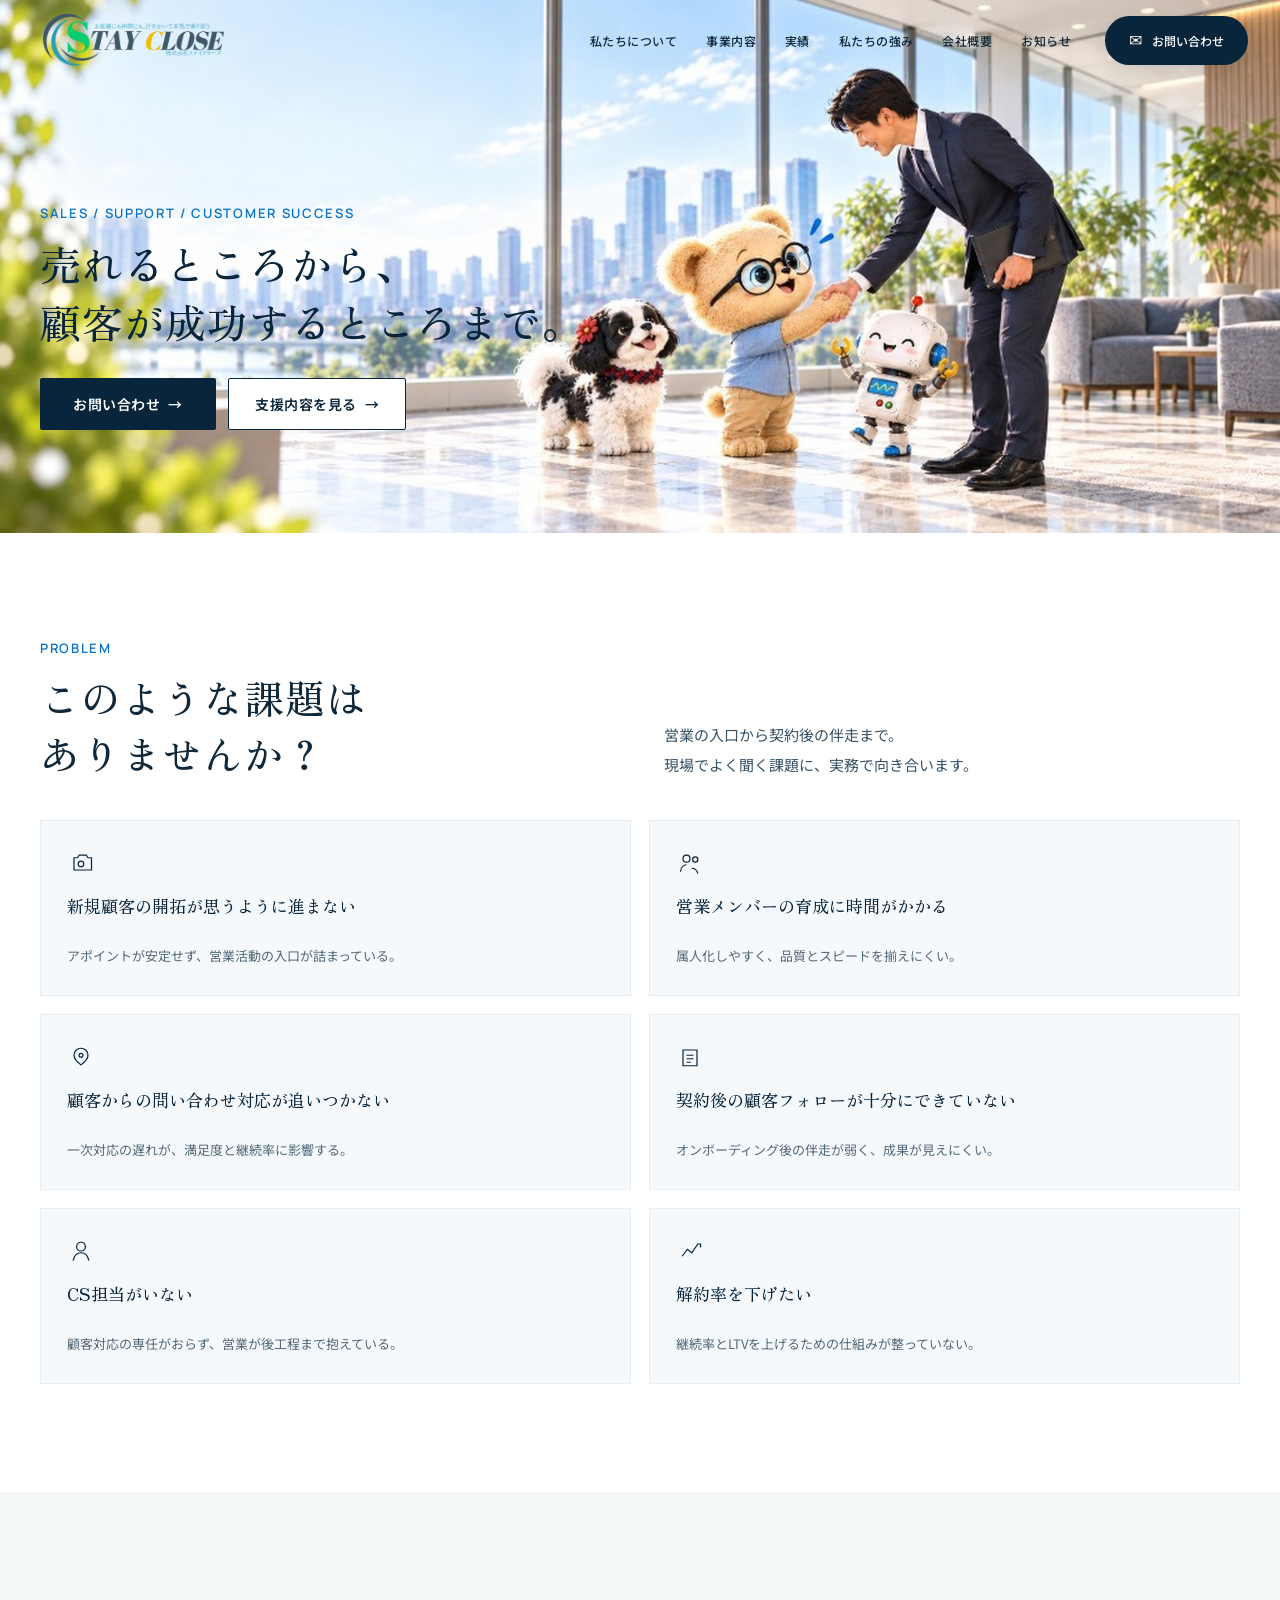
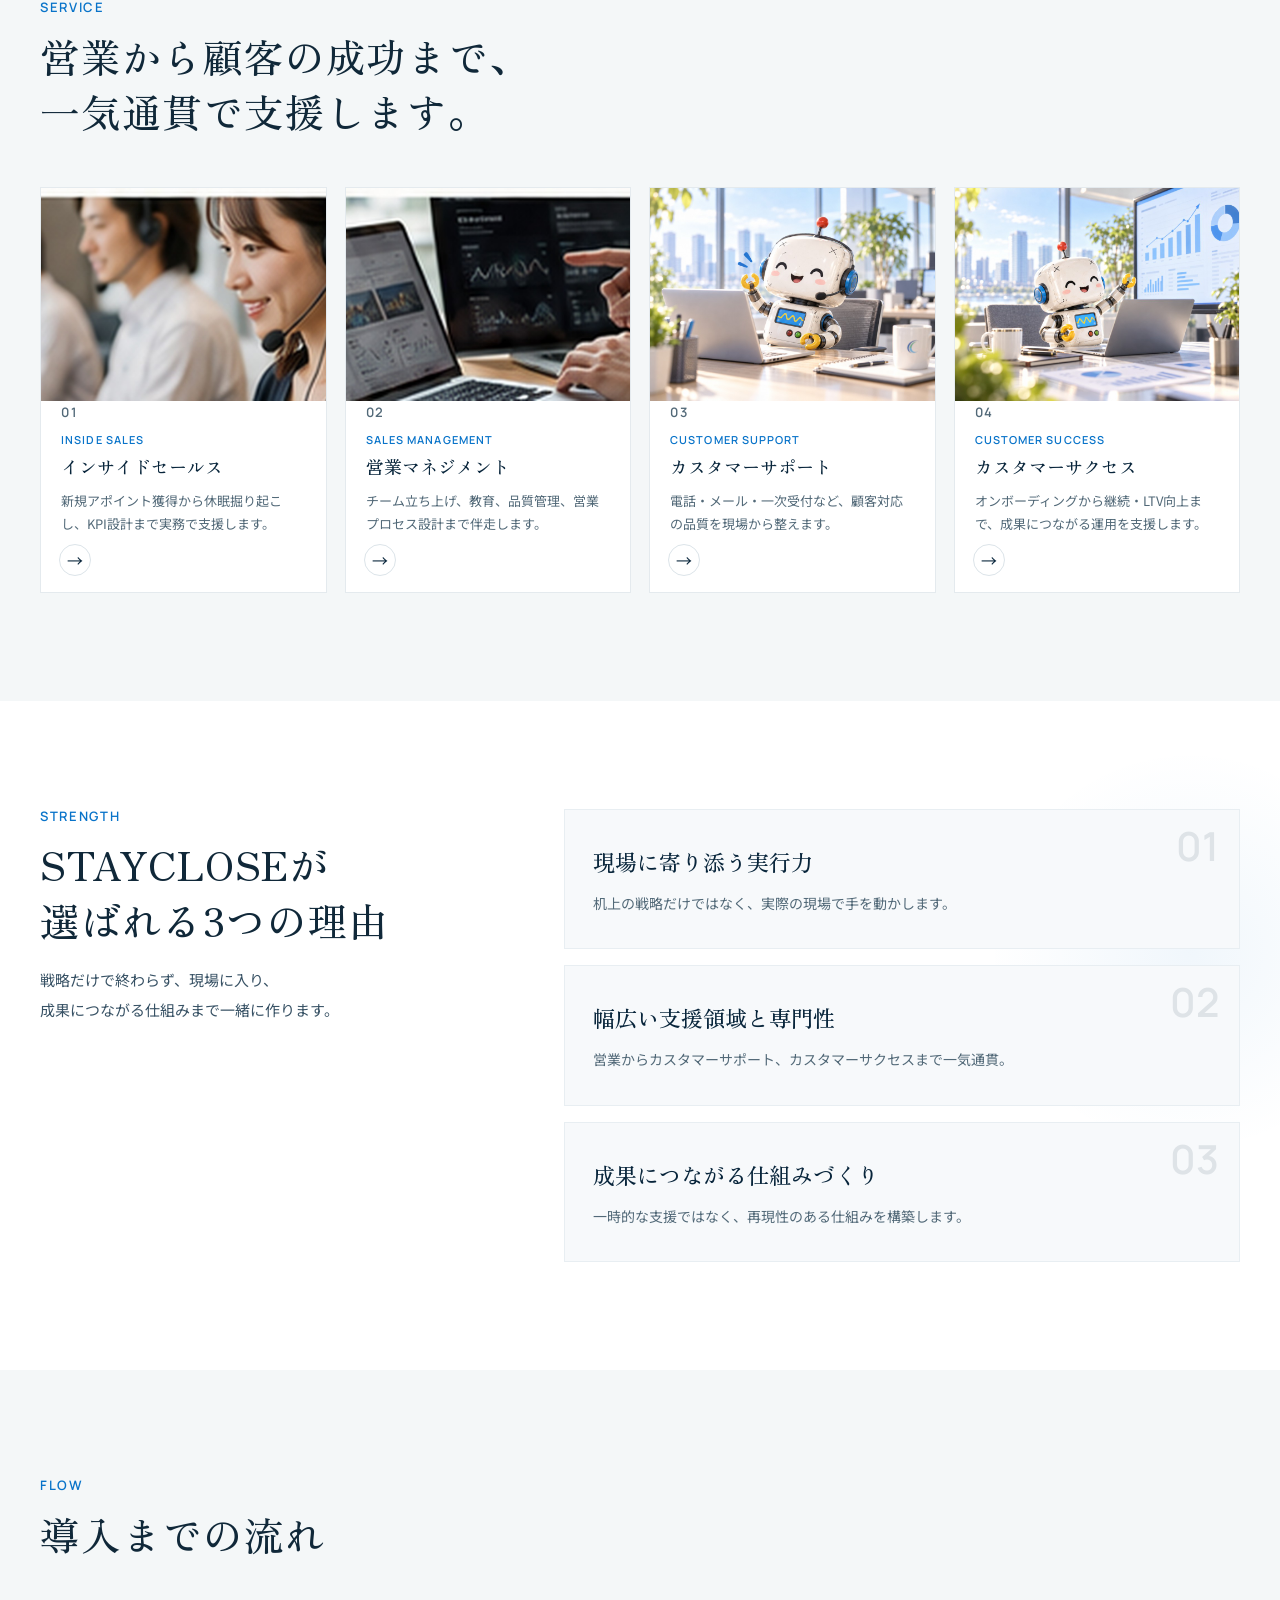
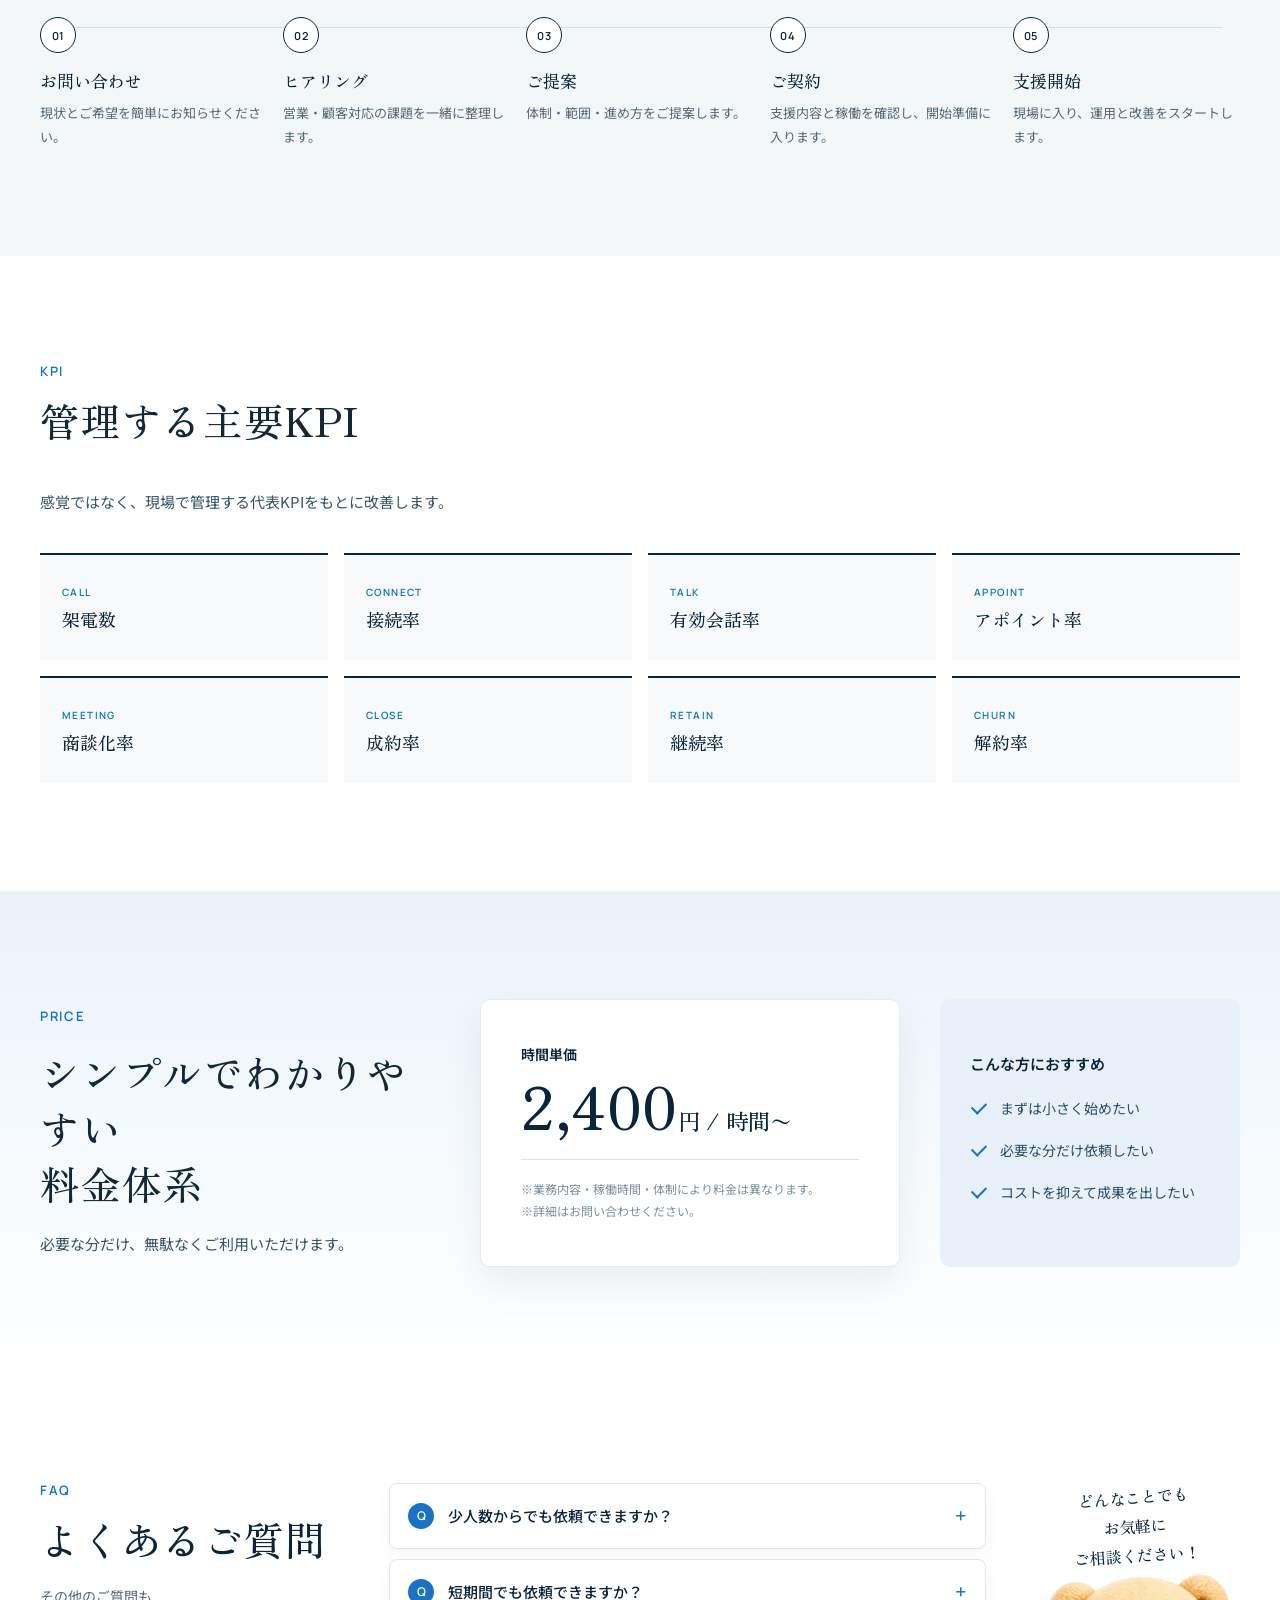
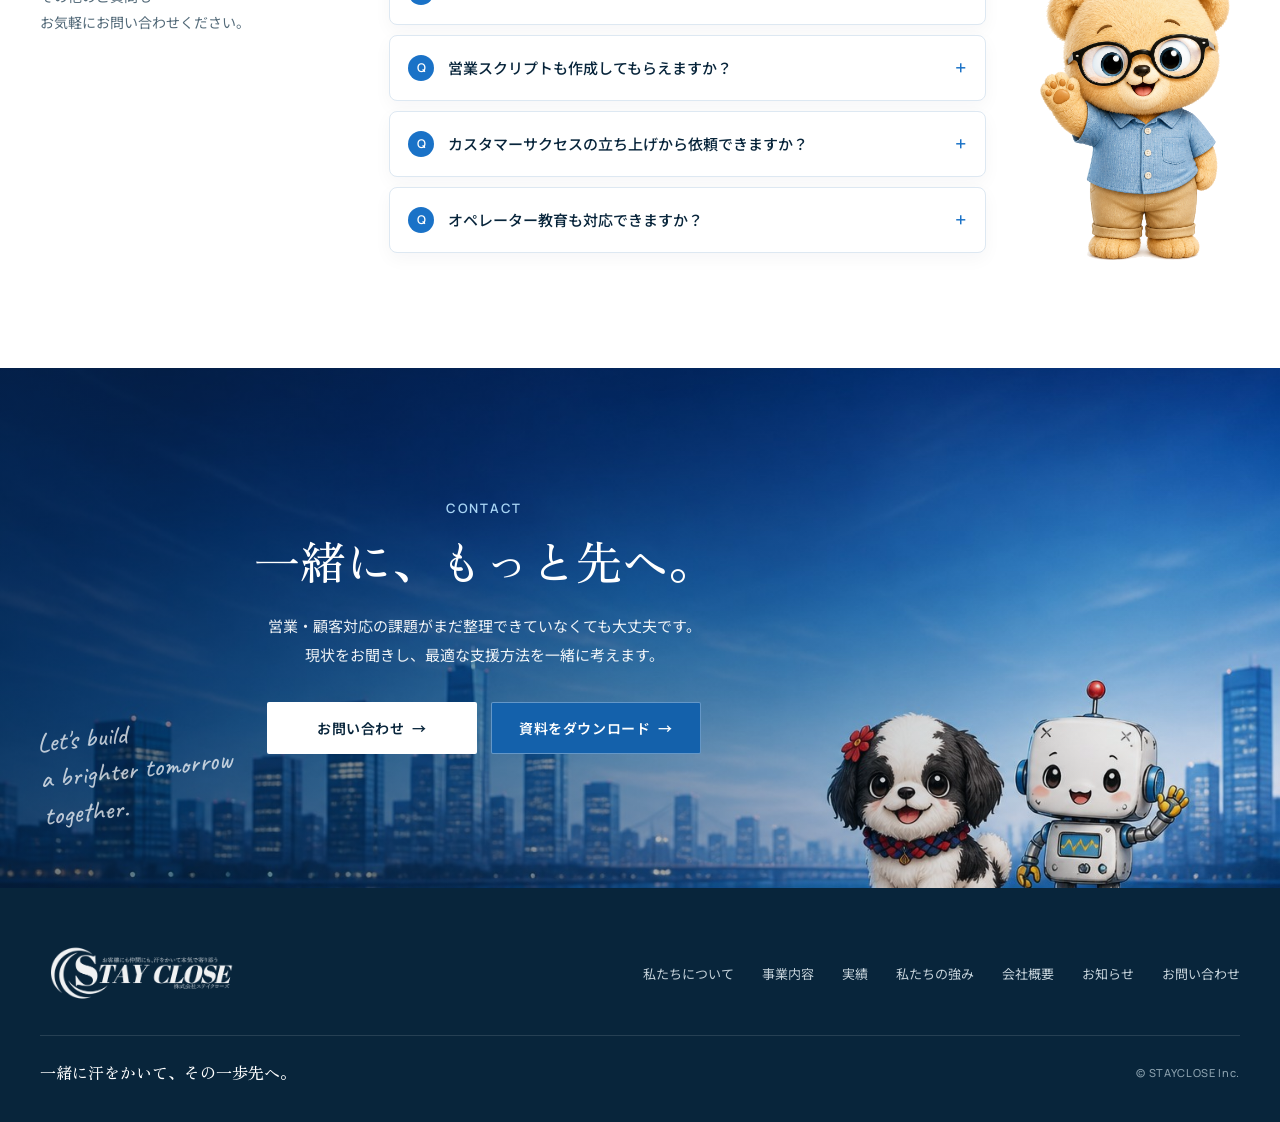
==== commit 8e71d195: "feat: add web and AI service pages with GitHub Pages deploy Co-authored-by: Cursor <cursoragent@curs" ====
--- a/sales/index.html
+++ b/sales/index.html
@@ -7,7 +7,7 @@
   <title>営業・顧客支援｜株式会社STAYCLOSE</title>
   <link rel="preconnect" href="https://fonts.googleapis.com">
   <link rel="preconnect" href="https://fonts.gstatic.com" crossorigin>
-  <link href="https://fonts.googleapis.com/css2?family=Manrope:wght@400;500;600;700&family=Noto+Sans+JP:wght@400;500;600;700&family=Zen+Old+Mincho:wght@400;500;600;700&display=swap" rel="stylesheet">
+  <link href="https://fonts.googleapis.com/css2?family=Caveat:wght@500&family=Manrope:wght@400;500;600;700&family=Noto+Sans+JP:wght@400;500;600;700&family=Zen+Old+Mincho:wght@400;500;600;700&display=swap" rel="stylesheet">
   <link rel="stylesheet" href="../styles.css" />
   <link rel="stylesheet" href="sales.css" />
 </head>
@@ -48,24 +48,20 @@
 
   <main id="main">
     <section class="sales-hero" id="top" aria-label="営業・顧客支援">
-      <div class="sales-hero-grid">
+      <div class="sales-hero-media" aria-hidden="true">
+        <img class="sales-hero-img" src="../assets/sales/hero-clean-wide-1x.jpg" srcset="../assets/sales/hero-clean-wide-1x.jpg 1024w, ../assets/sales/hero-clean-wide.jpg 2048w" sizes="100vw" alt="" width="1024" height="438" decoding="async" fetchpriority="high" />
+      </div>
+      <div class="sales-hero-inner">
         <div class="sales-hero-copy">
           <p class="eyebrow hero-anim" style="--d:.1s">SALES / SUPPORT / CUSTOMER SUCCESS</p>
-          <h1 class="hero-anim" style="--d:.22s">売るところから、<br>顧客が成功するところまで。</h1>
-          <p class="sales-hero-lead hero-anim" style="--d:.34s">
-            STAYCLOSEは、<br>
-            インサイドセールス、営業支援、<br>
-            カスタマーサポート、カスタマーサクセスまで、<br>
-            営業と顧客対応の現場に入り、<br>
-            成果につながる仕組みづくりを支援します。
-          </p>
-          <div class="sales-hero-actions hero-anim" style="--d:.46s">
+          <h1 class="hero-anim" style="--d:.22s">
+            <span class="sales-hero-line">売れるところから、</span>
+            <span class="sales-hero-line">顧客が成功するところまで。</span>
+          </h1>
+          <div class="sales-hero-actions hero-anim" style="--d:.34s">
             <a class="sales-btn sales-btn-navy" href="mailto:info@stay-close.co.jp">お問い合わせ <span class="btn-arrow" aria-hidden="true">→</span></a>
             <a class="sales-btn sales-btn-ghost" href="#service">支援内容を見る <span class="btn-arrow" aria-hidden="true">→</span></a>
           </div>
-        </div>
-        <div class="sales-hero-visual">
-          <img class="sales-hero-img" src="../assets/sales/hero-visual.jpg" alt="Kanataが男性と握手し、ココとポコが喜んでいる" width="1230" height="1080" decoding="async" fetchpriority="high" />
         </div>
       </div>
     </section>
@@ -253,12 +249,12 @@
         <div class="price-copy reveal">
           <p class="eyebrow">PRICE</p>
           <h2>シンプルでわかりやすい<br>料金体系</h2>
-          <p class="price-lead">業務内容・稼働時間・体制に応じてお見積りします。</p>
+          <p class="price-lead">必要な分だけ、無駄なくご利用いただけます。</p>
         </div>
         <div class="price-box reveal-scale">
-          <p class="price-cat">営業・CS支援</p>
+          <p class="price-cat">時間単価</p>
           <p class="price-value"><span>2,400</span>円 / 時間〜</p>
-          <p class="price-note">※業務内容・稼働時間・体制により変動<br>※詳細はお問い合わせ</p>
+          <p class="price-note">※業務内容・稼働時間・体制により料金は異なります。<br>※詳細はお問い合わせください。</p>
         </div>
         <div class="price-fit reveal-right">
           <p class="price-fit-title">こんな方におすすめ</p>
@@ -276,46 +272,51 @@
         <div class="faq-head reveal">
           <p class="eyebrow">FAQ</p>
           <h2>よくあるご質問</h2>
-          <p>まずは気になる点だけでも、お気軽にご相談ください。</p>
+          <p>その他のご質問も<br>お気軽にお問い合わせください。</p>
         </div>
         <div class="faq-list">
           <details class="faq-item">
-            <summary>少人数からでも依頼できますか？</summary>
+            <summary><span class="faq-q" aria-hidden="true">Q</span>少人数からでも依頼できますか？</summary>
             <div class="faq-answer"><p>はい。まずは少人数・短時間から始めることもできます。体制や業務量に合わせて、必要な分だけご提案します。</p></div>
           </details>
           <details class="faq-item">
-            <summary>短期間でも依頼できますか？</summary>
+            <summary><span class="faq-q" aria-hidden="true">Q</span>短期間でも依頼できますか？</summary>
             <div class="faq-answer"><p>可能です。立ち上げ期間のみ、繁忙期のみなど、期間を区切ったご依頼にも対応しています。</p></div>
           </details>
           <details class="faq-item">
-            <summary>営業スクリプトも作成してもらえますか？</summary>
+            <summary><span class="faq-q" aria-hidden="true">Q</span>営業スクリプトも作成してもらえますか？</summary>
             <div class="faq-answer"><p>はい。架電・メール・チャットなど、現場で使うスクリプトの作成と改善まで行います。</p></div>
           </details>
           <details class="faq-item">
-            <summary>カスタマーサクセスの立ち上げから依頼できますか？</summary>
+            <summary><span class="faq-q" aria-hidden="true">Q</span>カスタマーサクセスの立ち上げから依頼できますか？</summary>
             <div class="faq-answer"><p>はい。オンボーディング設計から運用まで、CS体制の立ち上げからご依頼いただけます。</p></div>
           </details>
           <details class="faq-item">
-            <summary>オペレーター教育も対応できますか？</summary>
+            <summary><span class="faq-q" aria-hidden="true">Q</span>オペレーター教育も対応できますか？</summary>
             <div class="faq-answer"><p>はい。品質基準の整理、ロープレ、スクリプト改善など、教育と品質管理まで支援します。</p></div>
           </details>
+        </div>
+        <div class="faq-mascot reveal">
+          <p class="faq-mascot-text">どんなことでも<br>お気軽に<br>ご相談ください！</p>
+          <img src="../assets/sales/kanata-wave.png" alt="手を振るKanata" loading="lazy" width="695" height="1045" />
         </div>
       </div>
     </section>
 
     <section class="sales-cta" id="contact">
       <div class="sales-cta-bg" aria-hidden="true">
-        <img src="../assets/stayclose-hero-fixed.jpg" alt="" loading="lazy" />
+        <img src="../assets/sales/cta-city.jpg" alt="" loading="lazy" />
       </div>
       <div class="sales-cta-scrim" aria-hidden="true"></div>
+      <p class="cta-script" aria-hidden="true">Let's build<br>a brighter tomorrow<br>together.</p>
       <div class="sales-cta-inner">
         <div class="sales-cta-copy">
           <p class="eyebrow">CONTACT</p>
           <h2>一緒に、もっと先へ。</h2>
           <p>営業・顧客対応の課題がまだ整理できていなくても大丈夫です。<br>現状をお聞きし、最適な支援方法を一緒に考えます。</p>
           <div class="sales-cta-actions">
-            <a class="sales-btn sales-btn-navy" href="mailto:info@stay-close.co.jp">お問い合わせ <span class="btn-arrow" aria-hidden="true">→</span></a>
-            <a class="sales-btn sales-btn-light" href="mailto:info@stay-close.co.jp">資料をダウンロード <span class="btn-arrow" aria-hidden="true">→</span></a>
+            <a class="sales-btn sales-btn-white" href="mailto:info@stay-close.co.jp">お問い合わせ <span class="btn-arrow" aria-hidden="true">→</span></a>
+            <a class="sales-btn sales-btn-blue" href="mailto:info@stay-close.co.jp">資料をダウンロード <span class="btn-arrow" aria-hidden="true">→</span></a>
           </div>
         </div>
       </div>
--- a/sales/sales.css
+++ b/sales/sales.css
@@ -38,62 +38,58 @@
 .sales-btn-ghost:hover{opacity:.78}
 .sales-btn-light{background:transparent;color:#fff;border:1px solid #fff}
 .sales-btn-light:hover{opacity:.86}
+.sales-btn-white{background:#fff;color:var(--navy);min-width:210px}
+.sales-btn-white:hover{opacity:.88}
+.sales-btn-blue{background:#1461ab;color:#fff;border:1px solid rgba(255,255,255,.34);min-width:210px}
+.sales-btn-blue:hover{opacity:.88}
 .btn-arrow{display:inline-block;margin-left:8px;transition:transform .3s ease}
 .sales-btn:hover .btn-arrow{transform:translateX(5px)}
 
-/* z-index: 1 visual / 2 overlay / 3 copy+buttons */
+/* Match top-page hero height so the full scene fits in one PC viewport */
 .sales-hero{
+  position:relative;
   isolation:isolate;
-  background:#f4f8fb;
+  background:#eef5fa;
   overflow:hidden;
-}
-.sales-hero-grid{
-  display:grid;
-  grid-template-columns:44% 56%;
-  width:min(1320px, calc(100% - 64px));
-  margin:0 auto;
-  min-height:clamp(680px,52vw,760px);
-  align-items:stretch;
-}
-.sales-hero-copy{
-  position:relative;
-  z-index:3;
-  display:flex;
-  flex-direction:column;
-  justify-content:center;
-  padding:108px 48px 56px 12px;
-}
-.sales-hero h1{
-  margin:8px 0 20px;
-  font:500 clamp(32px,3.4vw,48px)/1.38 var(--serif);
-  color:var(--navy);
-}
-.sales-hero-lead{margin:0 0 32px;font-size:15px;line-height:2;color:#18384d}
-.sales-hero-actions{display:flex;flex-wrap:wrap;gap:12px}
-.sales-hero-visual{
-  position:relative;
+  height:clamp(520px,41.67vw,600px);
+}
+.sales-hero-media{
+  position:absolute;
+  inset:0;
   z-index:1;
-  overflow:hidden;
-}
-.sales-hero-visual:before{
-  content:"";
-  position:absolute;
-  inset:0 auto 0 0;
-  width:110px;
-  z-index:2;
-  pointer-events:none;
-  background:linear-gradient(90deg,#f4f8fb 0%,rgba(244,248,251,.72) 42%,rgba(244,248,251,0) 100%);
 }
 .sales-hero-img{
   display:block;
   width:100%;
   height:100%;
-  max-width:none;
   object-fit:cover;
-  object-position:58% 48%;
-  transform:scale(1.03);
-  animation:heroZoom 2s ease forwards;
-}
+  object-position:center center;
+}
+.sales-hero-inner{
+  position:relative;
+  z-index:3;
+  width:min(1320px, calc(100% - 80px));
+  height:100%;
+  margin:0 auto;
+  display:flex;
+  align-items:center;
+}
+.sales-hero-copy{
+  max-width:min(52%,600px);
+  padding:clamp(96px,8vw,120px) 0 0;
+}
+.sales-hero h1{
+  margin:10px 0 28px;
+  font:500 clamp(28px,3.2vw,46px)/1.42 var(--serif);
+  color:var(--navy);
+  letter-spacing:.02em;
+}
+.sales-hero-line{display:block}
+@media(min-width:1024px){
+  .sales-hero-line{white-space:nowrap}
+}
+.sales-hero-lead{display:none}
+.sales-hero-actions{display:flex;flex-wrap:wrap;gap:12px}
 .hero-anim{
   opacity:0;
   transform:translateY(24px);
@@ -263,11 +259,11 @@
 .page-sales .kpi-en{display:block;margin-bottom:10px;font:600 10px/1 var(--en);letter-spacing:.14em;color:#0873c9}
 .page-sales .kpi-name{font:500 18px/1.4 var(--serif);color:var(--navy)}
 
-.sales-price{background:#f7f9fb}
+.sales-price{background:linear-gradient(180deg,#eaf2fa 0%,#f4f9fd 45%,#fff 100%)}
 .page-sales .price-layout{
   display:grid;
-  grid-template-columns:1fr minmax(300px,380px) 1fr;
-  gap:48px;
+  grid-template-columns:1fr minmax(320px,420px) minmax(260px,300px);
+  gap:40px;
   align-items:stretch;
 }
 .price-copy,
@@ -276,53 +272,98 @@
 .page-sales .price-copy h2{margin:8px 0 18px}
 .page-sales .price-lead{margin:0;font-size:15px;line-height:1.95;color:#385265}
 .page-sales .price-box{
-  padding:48px 36px;
+  padding:44px 40px;
   background:#fff;
-  border:1px solid #dce4e9;
-  min-height:280px;
-}
-.page-sales .price-cat{margin:0 0 12px;font-size:14px;color:#5f7380}
-.page-sales .price-value{margin:0 0 24px;font:500 18px/1.3 var(--serif);color:var(--navy)}
-.page-sales .price-value span{font-size:48px;letter-spacing:.01em}
-.page-sales .price-note{
-  margin:auto 0 0;
-  padding-top:18px;
-  border-top:1px solid var(--line);
-  font-size:13px;line-height:1.9;color:#6b8494;
-}
-.price-fit-title{margin:0 0 16px;font:500 20px/1.5 var(--serif);color:var(--navy)}
+  border:1px solid #e2ecf5;
+  border-radius:10px;
+  box-shadow:0 18px 40px rgba(8,37,59,.07);
+}
+.page-sales .price-cat{margin:0 0 6px;font-size:14px;font-weight:600;color:var(--navy)}
+.page-sales .price-value{
+  margin:0 0 18px;
+  font:500 22px/1.2 var(--serif);
+  color:var(--navy);
+  white-space:nowrap;
+}
+.page-sales .price-value span{font-size:clamp(48px,4.6vw,68px);letter-spacing:.01em}
+.page-sales .price-note{margin:0;font-size:12px;line-height:1.85;color:#7c8f9c}
+.price-fit{
+  padding:36px 30px;
+  background:#e8f1fa;
+  border-radius:10px;
+}
+.price-fit-title{margin:0 0 14px;font-size:15px;font-weight:600;color:var(--navy)}
 .price-fit ul{margin:0;padding:0;list-style:none}
-.price-fit li{position:relative;padding:10px 0 8px 22px;font-size:14px;line-height:1.8;color:#385265}
-.price-fit li:before{content:"";position:absolute;left:0;top:18px;width:8px;height:1px;background:#0873c9}
+.price-fit li{
+  position:relative;
+  padding:9px 0 9px 30px;
+  font-size:14px;
+  line-height:1.7;
+  color:#274d69;
+}
+.price-fit li:before{
+  content:"";
+  position:absolute;
+  left:2px;
+  top:14px;
+  width:12px;
+  height:7px;
+  border-left:2px solid #1a72c7;
+  border-bottom:2px solid #1a72c7;
+  transform:rotate(-45deg);
+}
 
 .sales-faq{background:#fff}
-.faq-layout{display:grid;grid-template-columns:280px 1fr;gap:72px;align-items:start}
+.faq-layout{
+  display:grid;
+  grid-template-columns:305px minmax(0,1fr) 210px;
+  gap:44px;
+  align-items:start;
+}
+.faq-head h2{white-space:nowrap}
 .faq-head h2{color:var(--navy)}
 .faq-head p:not(.eyebrow){margin:16px 0 0;font-size:14px;line-height:1.9;color:#526978}
-.page-sales .faq-list{border-top:1px solid #c8d4dc}
-.page-sales .faq-item{border-bottom:1px solid #e4eaee}
+.page-sales .faq-list{border-top:0;display:grid;gap:10px}
+.page-sales .faq-item{
+  border:1px solid #dde8f2;
+  border-radius:8px;
+  background:#fff;
+  box-shadow:0 6px 18px rgba(8,37,59,.04);
+}
 .page-sales .faq-item summary{
   cursor:pointer;
   list-style:none;
-  min-height:72px;
+  min-height:64px;
   display:flex;
   align-items:center;
-  padding:20px 48px 20px 0;
-  font-size:16px;
+  gap:14px;
+  padding:16px 48px 16px 18px;
+  font-size:15px;
   font-weight:500;
   line-height:1.6;
   color:var(--navy);
   position:relative;
 }
+.faq-q{
+  flex-shrink:0;
+  display:grid;
+  place-items:center;
+  width:26px;
+  height:26px;
+  border-radius:50%;
+  background:#1a72c7;
+  color:#fff;
+  font:600 12px/1 var(--en);
+}
 .page-sales .faq-item summary::-webkit-details-marker{display:none}
 .page-sales .faq-item summary:after{
   content:"+";
   position:absolute;
-  right:4px;
+  right:18px;
   top:50%;
   transform:translateY(-50%) rotate(0deg);
-  font:500 22px/1 var(--en);
-  color:#0873c9;
+  font:500 20px/1 var(--en);
+  color:#1a72c7;
   transition:transform .35s ease;
 }
 .page-sales .faq-item[open] summary:after{
@@ -339,12 +380,19 @@
 .page-sales .faq-answer p{
   overflow:hidden;
   margin:0;
-  padding:0 48px 22px 0;
-  max-width:720px;
-  font-size:15px;
+  padding:0 48px 20px 58px;
+  font-size:14px;
   line-height:1.95;
   color:#526978;
 }
+.faq-mascot{align-self:center;text-align:center}
+.faq-mascot-text{
+  margin:0 0 4px;
+  font:500 16px/1.8 var(--serif);
+  color:var(--navy);
+  transform:rotate(-4deg);
+}
+.faq-mascot img{width:100%;max-width:190px;margin:0 auto;height:auto}
 
 .sales-cta{
   position:relative;
@@ -360,14 +408,25 @@
   height:100%;
   max-width:none;
   object-fit:cover;
-  object-position:center 22%;
+  object-position:center 55%;
   transform:scale(1.03);
   transition:transform 8s ease;
 }
 .sales-cta.is-visible .sales-cta-bg img{transform:scale(1)}
 .sales-cta-scrim{
   z-index:2;
-  background:linear-gradient(90deg,rgba(8,37,59,.78) 0%,rgba(8,37,59,.42) 42%,rgba(8,37,59,.16) 72%,rgba(8,37,59,.1) 100%);
+  background:linear-gradient(90deg,rgba(6,30,52,.58) 0%,rgba(6,30,52,.34) 45%,rgba(6,30,52,.12) 78%,rgba(6,30,52,.06) 100%);
+}
+.cta-script{
+  position:absolute;
+  z-index:3;
+  left:max(40px,calc(50% - 660px));
+  bottom:64px;
+  margin:0;
+  font:500 clamp(22px,2.1vw,30px)/1.35 "Caveat",cursive;
+  color:rgba(255,255,255,.72);
+  transform:rotate(-6deg);
+  pointer-events:none;
 }
 .sales-cta-inner{
   position:relative;
@@ -375,14 +434,20 @@
   width:min(1320px, calc(100% - 80px));
   min-height:520px;
   margin:0 auto;
-  display:flex;
+  display:grid;
+  grid-template-columns:minmax(0,1fr) clamp(240px,26%,360px);
   align-items:center;
 }
-.sales-cta-copy{max-width:560px;padding:88px 24px 140px 0}
-.sales-cta .eyebrow{color:#9fd0f0}
-.sales-cta h2{margin:8px 0 20px;font:500 clamp(36px,4vw,56px)/1.35 var(--serif);color:#fff}
-.sales-cta-copy p:not(.eyebrow){margin:0;color:rgba(255,255,255,.92);font-size:16px;line-height:1.95}
-.sales-cta-actions{display:flex;flex-wrap:wrap;gap:12px;margin-top:32px}
+.sales-cta-copy{padding:96px 0 96px;text-align:center}
+.sales-cta .eyebrow{color:#a8d5f5}
+.sales-cta h2{
+  margin:8px 0 20px;
+  font:500 clamp(34px,3.6vw,52px)/1.35 var(--serif);
+  color:#fff;
+  white-space:nowrap;
+}
+.sales-cta-copy p:not(.eyebrow){margin:0 auto;max-width:620px;color:rgba(255,255,255,.92);font-size:15px;line-height:1.95}
+.sales-cta-actions{display:flex;flex-wrap:wrap;gap:14px;margin-top:32px;justify-content:center}
 
 .sales-footer{background:#08253b;padding:56px 0 36px}
 .sales-footer-top{
@@ -427,27 +492,34 @@
 
 @media(max-width:1120px){
   .page-sales{--sales-max:min(100% - 48px,1000px)}
-  .sales-hero-grid{width:calc(100% - 40px);grid-template-columns:46% 54%;min-height:640px}
-  .sales-hero-copy{padding:100px 28px 40px 0}
+  .sales-hero-inner{width:calc(100% - 48px)}
+  .sales-hero-copy{max-width:min(54%,480px)}
   .svc-grid{grid-template-columns:repeat(2,1fr)}
   .str-wrap,
-  .faq-layout,
   .page-sales .price-layout{grid-template-columns:1fr;gap:32px}
-  .sales-cta-inner{width:calc(100% - 48px);min-height:0}
-  .sales-cta-copy{padding:80px 0 120px}
+  .faq-layout{grid-template-columns:minmax(0,1fr) 200px;gap:32px}
+  .faq-head{grid-column:1/-1}
+  .sales-cta-inner{width:calc(100% - 48px);min-height:0;grid-template-columns:minmax(0,1fr) 220px}
+  .sales-cta-copy{padding:80px 0 110px}
+  .cta-script{left:32px;bottom:40px}
 }
 @media(max-width:768px){
   .page-sales{--sales-max:calc(100% - 32px)}
-  .sales-hero-grid{display:flex;flex-direction:column;width:calc(100% - 32px);min-height:0}
-  .sales-hero-copy{padding:100px 0 24px;order:1}
-  .sales-hero-visual{order:2;height:280px}
-  .sales-hero-visual:before{
-    width:100%;
-    height:56px;
-    background:linear-gradient(180deg,#f4f8fb,transparent);
+  .sales-hero{height:clamp(420px,115vw,520px)}
+  .sales-hero-inner{
+    width:calc(100% - 32px);
+    align-items:flex-start;
   }
-  .sales-hero-img{object-position:62% 42%}
+  .sales-hero-copy{
+    max-width:100%;
+    padding:108px 0 0;
+  }
+  .sales-hero-img{object-position:center center}
   .sales-hero-actions .sales-btn{width:100%;max-width:320px}
+  .faq-layout{grid-template-columns:1fr;gap:28px}
+  .faq-mascot{display:flex;align-items:center;justify-content:center;gap:16px}
+  .faq-mascot img{max-width:120px}
+  .cta-script{display:none}
   .sales-split-head,
   .page-sales .problem-grid,
   .svc-grid{grid-template-columns:1fr}
@@ -466,12 +538,27 @@
   }
   .page-sales .flow-no{position:absolute;left:0;top:0;margin:0}
   .sales-cta{min-height:0}
-  .sales-cta-copy{padding:72px 0 180px}
-  .sales-cta-bg img{object-position:center 40%}
-  .sales-cta-scrim{background:linear-gradient(180deg,rgba(8,37,59,.82) 0%,rgba(8,37,59,.42) 55%,rgba(8,37,59,.18) 100%)}
+  .sales-cta-inner{grid-template-columns:1fr;min-height:0}
+  .sales-cta-copy{padding:24px 0 264px}
+  .sales-cta h2{white-space:normal}
+  .sales-cta-actions .sales-btn{width:100%;max-width:320px}
+  .sales-cta-bg img{object-position:80% 72%}
+  .sales-cta-scrim{background:linear-gradient(180deg,rgba(6,30,52,.72) 0%,rgba(6,30,52,.5) 46%,rgba(6,30,52,.12) 80%)}
   .sales-footer-top,
   .sales-footer-bottom{flex-direction:column;align-items:flex-start;gap:20px}
   .sales-footer-nav{justify-content:flex-start}
+}
+
+/* narrow screens: keep the city band at the bottom so characters never crowd the buttons */
+@media(max-width:600px){
+  .sales-cta{background:#0a2c4d}
+  .sales-cta-bg,
+  .sales-cta-scrim{top:auto;bottom:0;height:290px}
+  .sales-cta-bg img{object-position:76% 100%}
+  .sales-cta-scrim{
+    background:linear-gradient(180deg,#0a2c4d 0%,rgba(10,44,77,.6) 30%,rgba(10,44,77,.12) 66%,rgba(10,44,77,0) 100%);
+  }
+  .sales-cta-copy{padding:64px 0 318px}
 }
 
 @media(max-width:420px){
